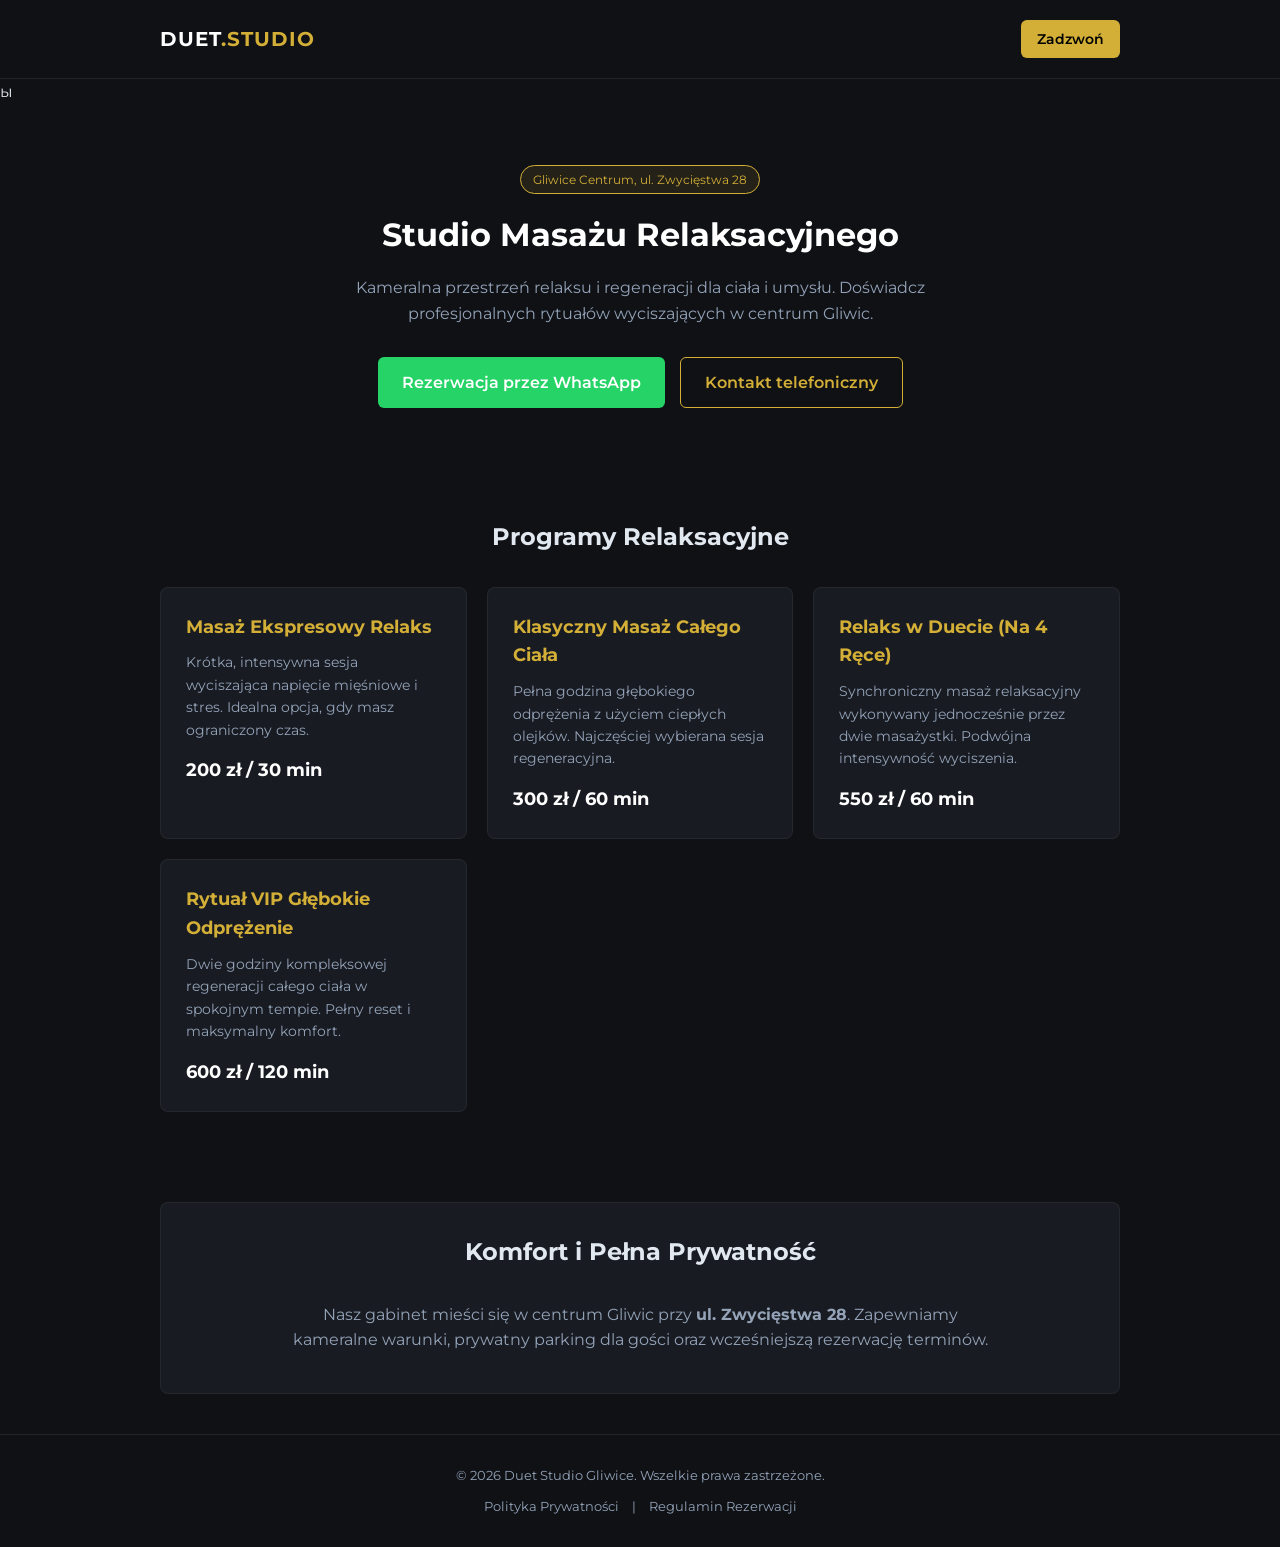
==== index.html @ 99737a2a "Add files via upload" ====
<!DOCTYPE html>
<html lang="pl">
<head>
    <!-- Google tag (gtag.js) -->
<script async src="https://www.googletagmanager.com/gtag/js?id=G-JQZBDTY1PG"></script>
<script>
  window.dataLayer = window.dataLayer || [];
  function gtag(){dataLayer.push(arguments);}
  gtag('js', new Date());

  gtag('config', 'G-JQZBDTY1PG');
</script>

    <meta charset="UTF-8">
    <meta name="viewport" content="width=device-width, initial-scale=1.0">
    <title>Studio Masażu Relaksacyjnego Duet | Gliwice Centrum</title>
    <link rel="icon" type="image/jpeg" href="logo.jpg">
    <meta name="description" content="Profesjonalny salon masażu relaksacyjnego w Gliwicach przy ul. Zwycięstwa 28. Regeneracja, aromaterapia, wyciszenie. Zarezerwuj sesję.">
    <link rel="preconnect" href="https://fonts.googleapis.com">
    <link rel="preconnect" href="https://fonts.gstatic.com" crossorigin>
    <link href="https://fonts.googleapis.com/css2?family=Montserrat:wght@400;500;600;700&display=swap" rel="stylesheet">
    <style>
        :root {
            --bg: #0f1115;
            --card-bg: #181b22;
            --gold: #d4af37;
            --text: #e2e8f0;
            --text-dim: #94a3b8;
        }
        * { box-sizing: border-box; margin: 0; padding: 0; font-family: 'Montserrat', sans-serif; }
        body { background: var(--bg); color: var(--text); line-height: 1.6; }
        .container { max-width: 1000px; margin: 0 auto; padding: 0 20px; }
        header { padding: 20px 0; border-bottom: 1px solid rgba(255,255,255,0.08); display: flex; justify-content: space-between; align-items: center; }
        .logo { font-size: 20px; font-weight: 700; color: #fff; letter-spacing: 1px; }
        .logo span { color: var(--gold); }
        .header-btn { background: var(--gold); color: #000; text-decoration: none; padding: 8px 16px; border-radius: 6px; font-weight: 600; font-size: 14px; }
        .hero { padding: 60px 0; text-align: center; }
        .badge { display: inline-block; background: rgba(212, 175, 55, 0.1); color: var(--gold); border: 1px solid var(--gold); padding: 4px 12px; border-radius: 20px; font-size: 12px; margin-bottom: 15px; }
        h1 { font-size: 32px; margin-bottom: 15px; color: #fff; }
        p.subtitle { font-size: 16px; color: var(--text-dim); max-width: 600px; margin: 0 auto 30px; }
        .actions { display: flex; justify-content: center; gap: 15px; flex-wrap: wrap; }
        .btn { padding: 12px 24px; border-radius: 6px; font-weight: 600; text-decoration: none; display: inline-flex; align-items: center; justify-content: center; }
        .btn-primary { background: #25D366; color: #fff; }
        .btn-outline { border: 1px solid var(--gold); color: var(--gold); }
        .services { padding: 50px 0; }
        h2 { text-align: center; margin-bottom: 30px; font-size: 24px; }
        .grid { display: grid; grid-template-columns: repeat(auto-fit, minmax(280px, 1fr)); gap: 20px; }
        .card { background: var(--card-bg); padding: 25px; border-radius: 8px; border: 1px solid rgba(255,255,255,0.05); }
        .card h3 { color: var(--gold); margin-bottom: 10px; font-size: 18px; }
        .card p { color: var(--text-dim); font-size: 14px; margin-bottom: 15px; }
        .card .price { font-size: 18px; font-weight: 700; color: #fff; }
        .location { background: var(--card-bg); border-radius: 8px; padding: 30px; margin: 40px 0; text-align: center; border: 1px solid rgba(255,255,255,0.05); }
        footer { border-top: 1px solid rgba(255,255,255,0.08); padding: 30px 0; text-align: center; font-size: 13px; color: var(--text-dim); }
        footer a { color: var(--text-dim); margin: 0 10px; text-decoration: none; }
    </style>
</head>
<body>
    <header>
        <div class="container" style="display:flex; justify-content:space-between; width:100%; align-items:center;">
            <div class="logo">DUET<span>.STUDIO</span></div>
            <a href="tel:+48502855086" class="header-btn">Zadzwoń</a>
        </div>
    </header>

    <main>ы
        <section class="hero">
            <div class="container">
                <span class="badge">Gliwice Centrum, ul. Zwycięstwa 28</span>
                <h1>Studio Masażu Relaksacyjnego</h1>
                <p class="subtitle">Kameralna przestrzeń relaksu i regeneracji dla ciała i umysłu. Doświadcz profesjonalnych rytuałów wyciszających w centrum Gliwic.</p>
                <div class="actions">
                    <a href="https://wa.me/48502855086?text=Dzie%C5%84%20dobry,%20chcia%C5%82bym%20zapyta%C4%87%20o%20rezerwacj%C4%99%20sesji%20relaksacyjnej" class="btn btn-primary" target="_blank">Rezerwacja przez WhatsApp</a>
                    <a href="tel:+48502855086" class="btn btn-outline">Kontakt telefoniczny</a>
                </div>
            </div>
        </section>

        <section class="services">
            <div class="container">
                <h2>Programy Relaksacyjne</h2>
                <div class="grid">
                    <!-- 1. 30 minut - 200 zł -->
                    <div class="card">
                        <h3>Masaż Ekspresowy Relaks</h3>
                        <p>Krótka, intensywna sesja wyciszająca napięcie mięśniowe i stres. Idealna opcja, gdy masz ograniczony czas.</p>
                        <div class="price">200 zł / 30 min</div>
                    </div>

                    <!-- 2. 60 minut - 300 zł -->
                    <div class="card">
                        <h3>Klasyczny Masaż Całego Ciała</h3>
                        <p>Pełna godzina głębokiego odprężenia z użyciem ciepłych olejków. Najczęściej wybierana sesja regeneracyjna.</p>
                        <div class="price">300 zł / 60 min</div>
                    </div>

                    <!-- 3. 4 ręce (duecie) - 550 zł -->
                    <div class="card">
                        <h3>Relaks w Duecie (Na 4 Ręce)</h3>
                        <p>Synchroniczny masaż relaksacyjny wykonywany jednocześnie przez dwie masażystki. Podwójna intensywność wyciszenia.</p>
                        <div class="price">550 zł / 60 min</div>
                    </div>

                    <!-- 4. VIP 120 minut - 600 zł -->
                    <div class="card">
                        <h3>Rytuał VIP Głębokie Odprężenie</h3>
                        <p>Dwie godziny kompleksowej regeneracji całego ciała w spokojnym tempie. Pełny reset i maksymalny komfort.</p>
                        <div class="price">600 zł / 120 min</div>
                    </div>
                </div>
            </div>
        </section>

        <section class="container">
            <div class="location">
                <h2>Komfort i Pełna Prywatność</h2>
                <p style="color: var(--text-dim); max-width: 700px; margin: 10px auto;">Nasz gabinet mieści się w centrum Gliwic przy <strong>ul. Zwycięstwa 28</strong>. Zapewniamy kameralne warunki, prywatny parking dla gości oraz wcześniejszą rezerwację terminów.</p>
            </div>
        </section>
    </main>

    <footer>
        <div class="container">
            <p>© 2026 Duet Studio Gliwice. Wszelkie prawa zastrzeżone.</p>
            <p style="margin-top: 10px;">
                <a href="polityka-prywatnosci.html">Polityka Prywatności</a> | <a href="regulamin.html">Regulamin Rezerwacji</a>
            </p>
        </div>
    </footer>
    <script>
  document.addEventListener('DOMContentLoaded', function () {
    // Клик по номеру телефона
    document.querySelectorAll('a[href^="tel:"]').forEach(function (btn) {
      btn.addEventListener('click', function () {
        if (typeof gtag === 'function') {
          gtag('event', 'contact_call_click', {
            event_category: 'Lead',
            event_label: 'Phone Call Click'
          });
        }
      });
    });

    // Клик по WhatsApp
    document.querySelectorAll('a[href*="wa.me"]').forEach(function (btn) {
      btn.addEventListener('click', function () {
        if (typeof gtag === 'function') {
          gtag('event', 'contact_whatsapp_click', {
            event_category: 'Lead',
            event_label: 'WhatsApp Click'
          });
        }
      });
    });
  });
</script>
</body>
</html>
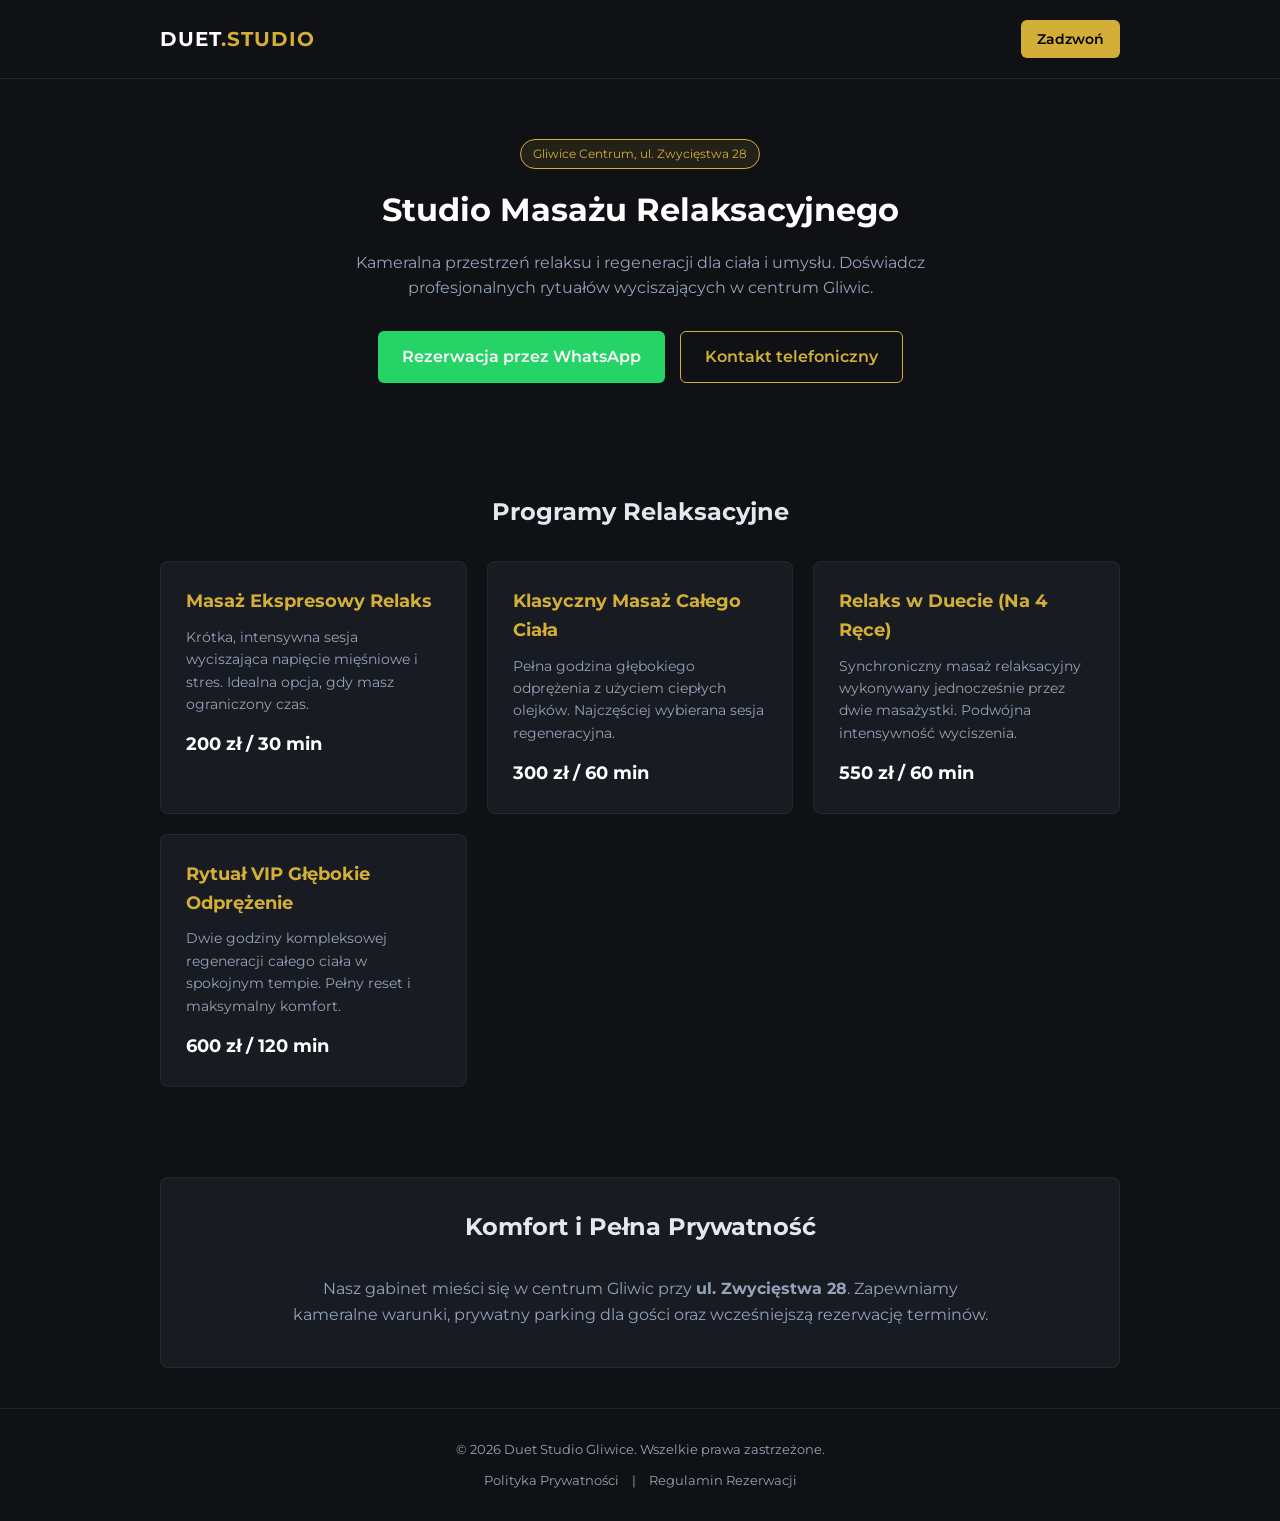
==== commit 576950e1: "Add files via upload" ====
--- a/index.html
+++ b/index.html
@@ -62,7 +62,7 @@
         </div>
     </header>
 
-    <main>ы
+    <main>
         <section class="hero">
             <div class="container">
                 <span class="badge">Gliwice Centrum, ul. Zwycięstwa 28</span>
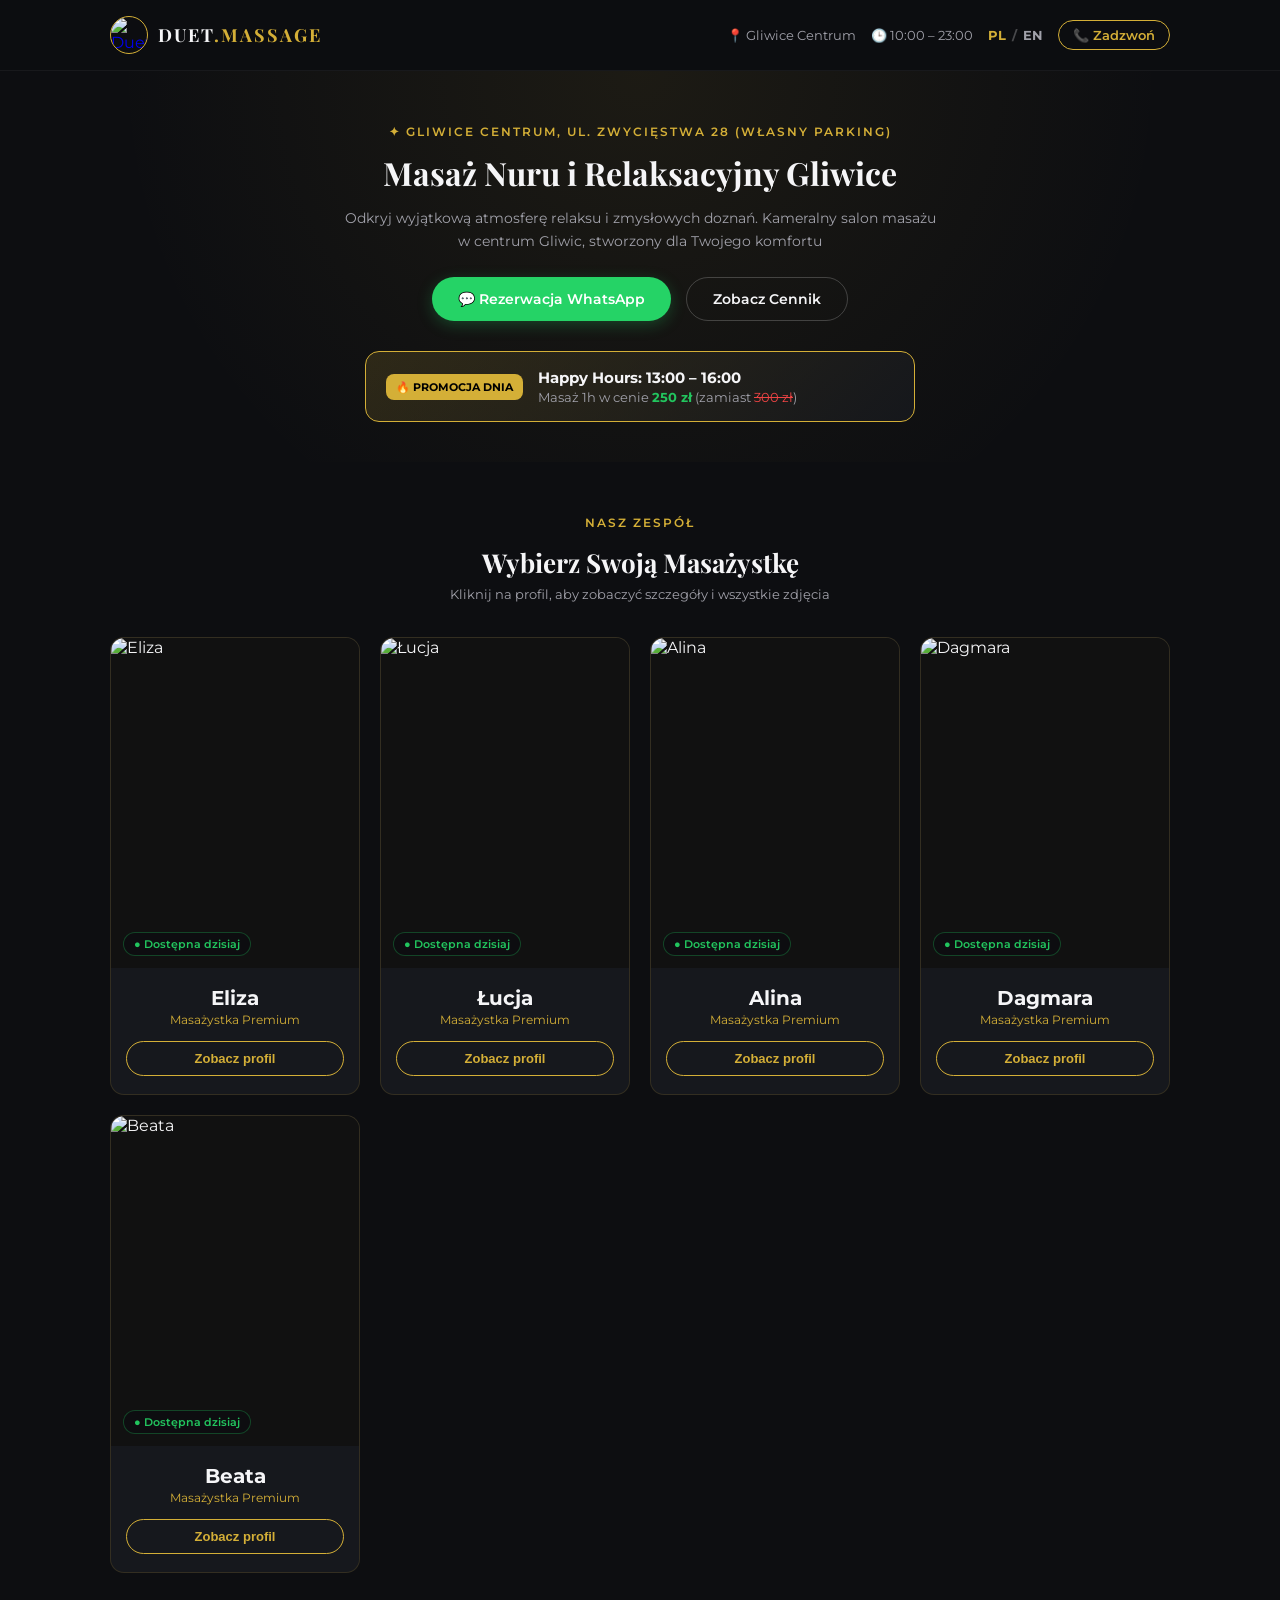
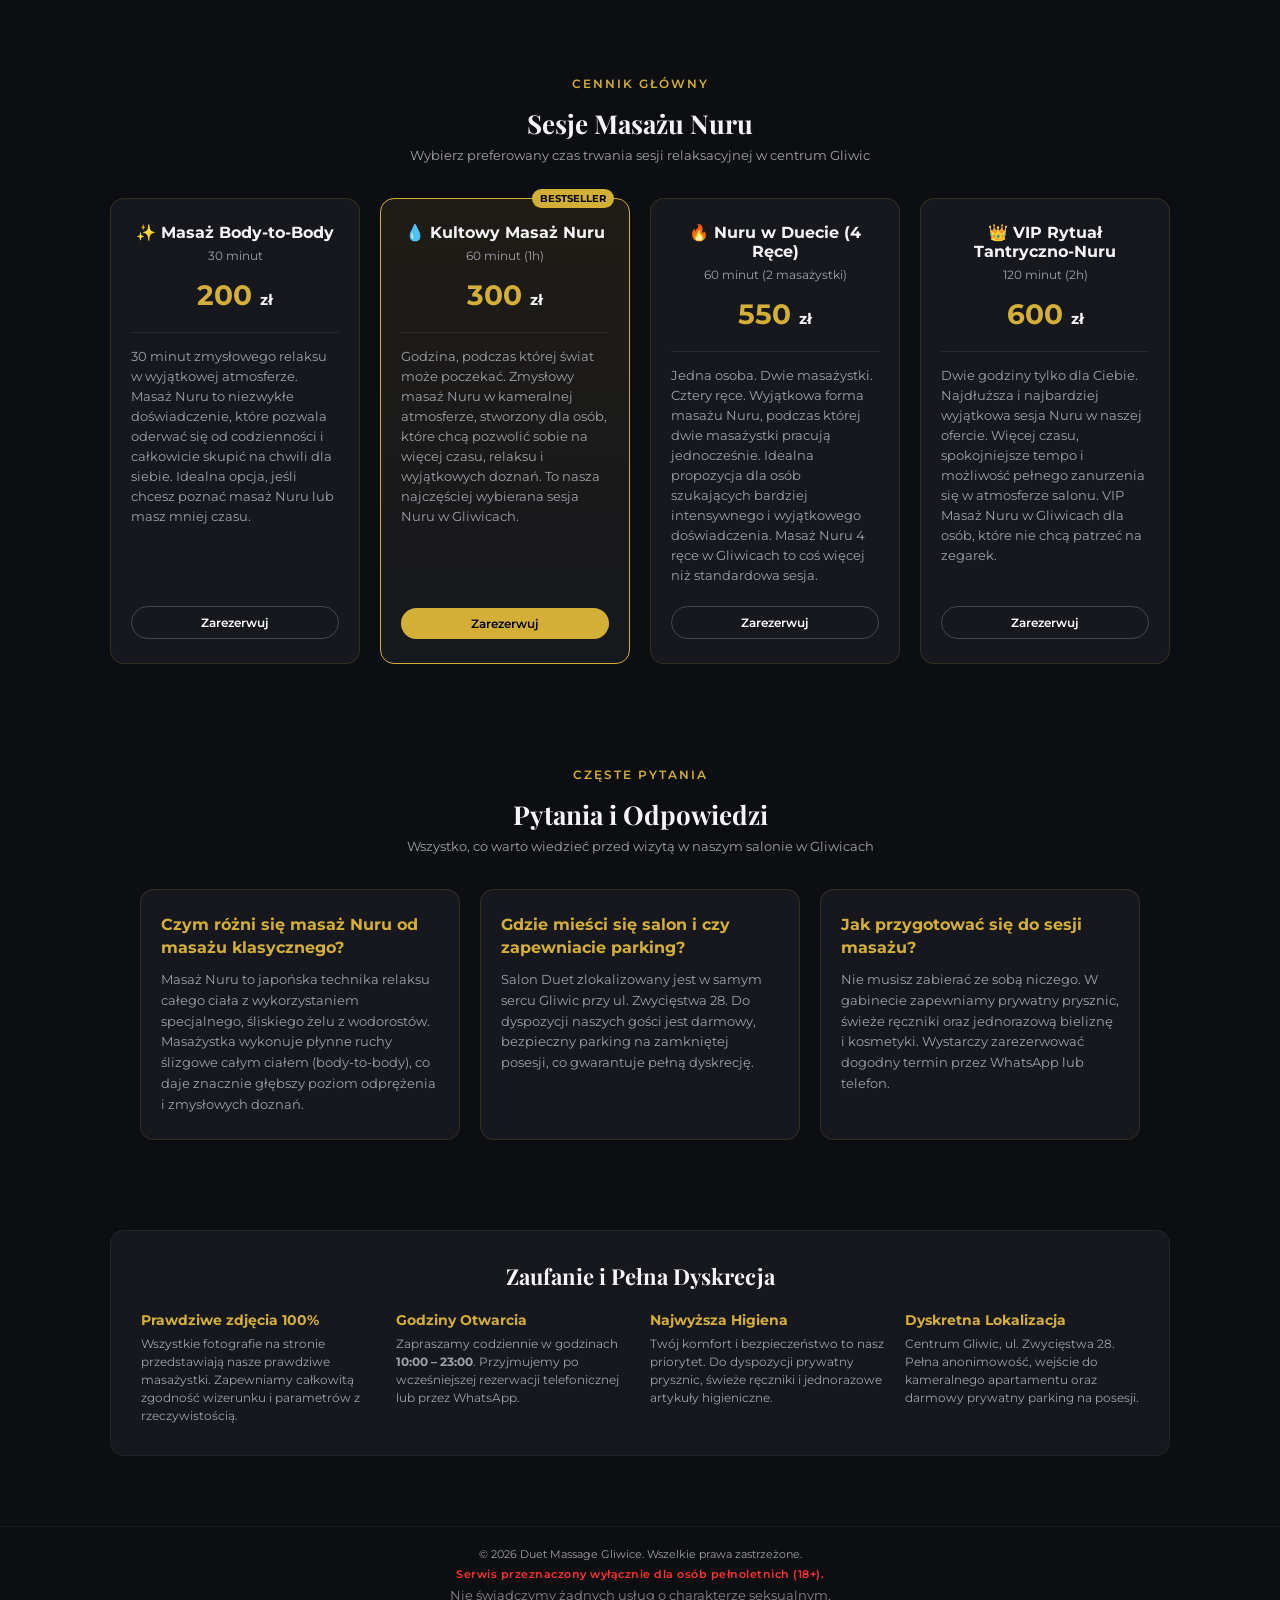
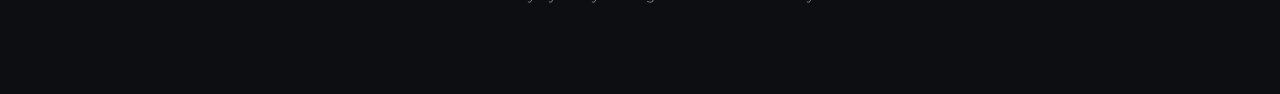
==== commit b8fecd47: "Add files via upload" ====
--- a/index.html
+++ b/index.html
@@ -1,157 +1,417 @@
 <!DOCTYPE html>
 <html lang="pl">
 <head>
-    <!-- Google tag (gtag.js) -->
-<script async src="https://www.googletagmanager.com/gtag/js?id=G-JQZBDTY1PG"></script>
-<script>
-  window.dataLayer = window.dataLayer || [];
-  function gtag(){dataLayer.push(arguments);}
-  gtag('js', new Date());
-
-  gtag('config', 'G-JQZBDTY1PG');
-</script>
+    <!-- Google Tag Manager -->
+    <script>(function(w,d,s,l,i){w[l]=w[l]||[];w[l].push({'gtm.start':
+    new Date().getTime(),event:'gtm.js'});var f=d.getElementsByTagName(s)[0],
+    j=d.createElement(s),dl=l!='dataLayer'?'&l='+l:'';j.async=true;j.src=
+    'https://www.googletagmanager.com/gtm.js?id='+i+dl;f.parentNode.insertBefore(j,f);
+    })(window,document,'script','dataLayer','GTM-NZCL98C4');</script>
+    <!-- End Google Tag Manager -->
 
     <meta charset="UTF-8">
     <meta name="viewport" content="width=device-width, initial-scale=1.0">
-    <title>Studio Masażu Relaksacyjnego Duet | Gliwice Centrum</title>
-    <link rel="icon" type="image/jpeg" href="logo.jpg">
-    <meta name="description" content="Profesjonalny salon masażu relaksacyjnego w Gliwicach przy ul. Zwycięstwa 28. Regeneracja, aromaterapia, wyciszenie. Zarezerwuj sesję.">
+    <title>Masaż Nuru Gliwice | Zmysłowy Masaż Tantryczny i Relaksacyjny</title>
+    <meta name="description" content="Ekskluzywny masaż Nuru, tantryczny oraz rytuały body-to-body w centrum Gliwic (ul. Zwycięstwa 28). Doświadczone masażystki, prywatny parking i 100% dyskrecji.">
+
+    <!-- Фавиконки -->
+    <link rel="icon" type="image/jpeg" href="img/logo.jpg">
+    <link rel="apple-touch-icon" href="img/logo.jpg">
+
+    <!-- Индексация и каноникал -->
+    <link rel="canonical" href="https://duetmassage.pl/">
+    <link rel="alternate" hreflang="pl" href="https://duetmassage.pl/">
+    <link rel="alternate" hreflang="en" href="https://duetmassage.pl/en/">
+    <link rel="alternate" hreflang="x-default" href="https://duetmassage.pl/">
+
+    <!-- Мета-теги для шеринга (WhatsApp, соцсети) -->
+    <meta property="og:type" content="website">
+    <meta property="og:url" content="https://duetmassage.pl/">
+    <meta property="og:title" content="Masaż Nuru i Tantryczny Gliwice | Duet Massage">
+    <meta property="og:description" content="Kameralny apartament w centrum Gliwic (ul. Zwycięstwa 28). Zmysłowy masaż Nuru, tantryczny i relaksacyjny w pełnej dyskrecji.">
+    <meta property="og:image" content="https://duetmassage.pl/img/logo.jpg?v=2">
+
+    <!-- Twitter -->
+    <meta name="twitter:card" content="summary_large_image">
+    <meta name="twitter:title" content="DUET Studio Masażu Gliwice">
+    <meta name="twitter:description" content="Ekskluzywny masaż Nuru i relaksacyjny dla mężczyzn w centrum Gliwic.">
+    <meta name="twitter:image" content="https://duetmassage.pl/img/logo.jpg">
+
+    <!-- Шрифты и стили -->
     <link rel="preconnect" href="https://fonts.googleapis.com">
     <link rel="preconnect" href="https://fonts.gstatic.com" crossorigin>
-    <link href="https://fonts.googleapis.com/css2?family=Montserrat:wght@400;500;600;700&display=swap" rel="stylesheet">
-    <style>
-        :root {
-            --bg: #0f1115;
-            --card-bg: #181b22;
-            --gold: #d4af37;
-            --text: #e2e8f0;
-            --text-dim: #94a3b8;
+    <link href="https://fonts.googleapis.com/css2?family=Montserrat:wght@400;500;600;700&family=Playfair+Display:wght@600;700&display=swap" rel="stylesheet">
+    <link rel="stylesheet" href="style.css?v=7.3">
+
+    <!-- Микроразметка Schema.org для Google -->
+    <script type="application/ld+json">
+    {
+      "@context": "https://schema.org",
+      "@graph": [
+        {
+          "@type": "HealthAndBeautyBusiness",
+          "@id": "https://duetmassage.pl/#salon",
+          "name": "Duet Studio Masażu Gliwice",
+          "image": "https://duetmassage.pl/img/logo.jpg",
+          "telephone": "+48502855086",
+          "priceRange": "200 - 600 PLN",
+          "url": "https://duetmassage.pl/",
+          "address": {
+            "@type": "PostalAddress",
+            "streetAddress": "ul. Zwycięstwa 28",
+            "addressLocality": "Gliwice",
+            "postalCode": "44-100",
+            "addressCountry": "PL"
+          },
+          "geo": {
+            "@type": "GeoCoordinates",
+            "latitude": 50.2976,
+            "longitude": 18.6766
+          },
+          "openingHoursSpecification": [
+            {
+              "@type": "OpeningHoursSpecification",
+              "dayOfWeek": ["Monday","Tuesday","Wednesday","Thursday","Friday","Saturday","Sunday"],
+              "opens": "10:00",
+              "closes": "23:00"
+            }
+          ]
+        },
+        {
+          "@type": "FAQPage",
+          "mainEntity": [
+            {
+              "@type": "Question",
+              "name": "Czym różni się masaż Nuru od tradycyjnego masażu relaksacyjnego?",
+              "acceptedAnswer": {
+                "@type": "Answer",
+                "text": "Masaż Nuru to technika, w której masażystka masuje całe ciało klienta za pomocą własnego ciała (body-to-body) przy użyciu specjalnego olejku z wodorostów."
+              }
+            },
+            {
+              "@type": "Question",
+              "name": "Gdzie dokładnie znajduje się salon w Gliwicach i czy jest parking?",
+              "acceptedAnswer": {
+                "@type": "Answer",
+                "text": "Nasz salon mieści się w centrum Gliwic przy ul. Zwycięstwa 28. Na miejscu dostępny jest darmowy, prywatny parking na posesji."
+              }
+            },
+            {
+              "@type": "Question",
+              "name": "Jak zarezerwować wizytę w salonie Duet?",
+              "acceptedAnswer": {
+                "@type": "Answer",
+                "text": "Wizytę można umówić telefonicznie pod numerem +48 502 855 086 lub bezpośrednio przez aplikację WhatsApp."
+              }
+            }
+          ]
         }
-        * { box-sizing: border-box; margin: 0; padding: 0; font-family: 'Montserrat', sans-serif; }
-        body { background: var(--bg); color: var(--text); line-height: 1.6; }
-        .container { max-width: 1000px; margin: 0 auto; padding: 0 20px; }
-        header { padding: 20px 0; border-bottom: 1px solid rgba(255,255,255,0.08); display: flex; justify-content: space-between; align-items: center; }
-        .logo { font-size: 20px; font-weight: 700; color: #fff; letter-spacing: 1px; }
-        .logo span { color: var(--gold); }
-        .header-btn { background: var(--gold); color: #000; text-decoration: none; padding: 8px 16px; border-radius: 6px; font-weight: 600; font-size: 14px; }
-        .hero { padding: 60px 0; text-align: center; }
-        .badge { display: inline-block; background: rgba(212, 175, 55, 0.1); color: var(--gold); border: 1px solid var(--gold); padding: 4px 12px; border-radius: 20px; font-size: 12px; margin-bottom: 15px; }
-        h1 { font-size: 32px; margin-bottom: 15px; color: #fff; }
-        p.subtitle { font-size: 16px; color: var(--text-dim); max-width: 600px; margin: 0 auto 30px; }
-        .actions { display: flex; justify-content: center; gap: 15px; flex-wrap: wrap; }
-        .btn { padding: 12px 24px; border-radius: 6px; font-weight: 600; text-decoration: none; display: inline-flex; align-items: center; justify-content: center; }
-        .btn-primary { background: #25D366; color: #fff; }
-        .btn-outline { border: 1px solid var(--gold); color: var(--gold); }
-        .services { padding: 50px 0; }
-        h2 { text-align: center; margin-bottom: 30px; font-size: 24px; }
-        .grid { display: grid; grid-template-columns: repeat(auto-fit, minmax(280px, 1fr)); gap: 20px; }
-        .card { background: var(--card-bg); padding: 25px; border-radius: 8px; border: 1px solid rgba(255,255,255,0.05); }
-        .card h3 { color: var(--gold); margin-bottom: 10px; font-size: 18px; }
-        .card p { color: var(--text-dim); font-size: 14px; margin-bottom: 15px; }
-        .card .price { font-size: 18px; font-weight: 700; color: #fff; }
-        .location { background: var(--card-bg); border-radius: 8px; padding: 30px; margin: 40px 0; text-align: center; border: 1px solid rgba(255,255,255,0.05); }
-        footer { border-top: 1px solid rgba(255,255,255,0.08); padding: 30px 0; text-align: center; font-size: 13px; color: var(--text-dim); }
-        footer a { color: var(--text-dim); margin: 0 10px; text-decoration: none; }
-    </style>
+      ]
+    }
+    </script>
 </head>
 <body>
-    <header>
-        <div class="container" style="display:flex; justify-content:space-between; width:100%; align-items:center;">
-            <div class="logo">DUET<span>.STUDIO</span></div>
-            <a href="tel:+48502855086" class="header-btn">Zadzwoń</a>
+<!-- Google Tag Manager (noscript) -->
+<noscript><iframe src="https://www.googletagmanager.com/ns.html?id=GTM-NZCL98C4"
+height="0" width="0" style="display:none;visibility:hidden"></iframe></noscript>
+<!-- End Google Tag Manager (noscript) -->
+   <!-- Шапка с графическим логотипом -->
+    <header class="header">
+        <div class="container header-container">
+            <a href="/" class="logo-wrapper">
+                <img src="img/logo.jpg" alt="Duet Studio Masażu" class="logo-img">
+                <span class="logo-text">DUET<span>.MASSAGE</span></span>
+            </a>
+            <div class="header-contacts">
+                <span class="location-badge">📍 Gliwice Centrum</span>
+                <span class="hours-badge">🕒 10:00 – 23:00</span>
+                <div class="lang-switch">
+                    <span class="lang-btn active">PL</span>
+                    <span class="lang-divider">/</span>
+                    <a href="/en/" class="lang-btn">EN</a>
+                </div>
+                <a href="tel:+48502855086" class="btn-call-header">📞 Zadzwoń</a>
+            </div>
         </div>
     </header>
 
     <main>
+        <!-- Hero Секция -->
         <section class="hero">
+            <div class="container hero-container">
+<span class="badge-gold">✦ Gliwice Centrum, ul. Zwycięstwa 28 (własny parking)</span>               
+             <h1>Masaż Nuru i Relaksacyjny Gliwice</h1>
+                <p class="hero-subtitle">Odkryj wyjątkową atmosferę relaksu i zmysłowych doznań. Kameralny salon masażu w centrum Gliwic, stworzony dla Twojego komfortu</p>
+                
+                <div class="hero-actions">
+                    <a href="https://wa.me/48502855086?text=Dzie%C5%84%20dobry,%20chcia%C5%82bym%20zapyta%C4%87%20o%20rezerwacj%C4%99" class="btn btn-whatsapp" target="_blank">
+                        <span>💬 Rezerwacja WhatsApp</span>
+                    </a>
+                    <a href="#cennik" class="btn btn-outline">Zobacz Cennik</a>
+                </div>
+
+                <!-- Happy Hours Баннер -->
+                <div class="happy-hours-banner">
+                    <div class="hh-badge">🔥 Promocja Dnia</div>
+                    <div class="hh-content">
+                        <h3>Happy Hours: 13:00 – 16:00</h3>
+                        <p>Masaż 1h w cenie <strong>250 zł</strong> (zamiast <span class="old-price">300 zł</span>)</p>
+                    </div>
+                </div>
+            </div>
+        </section>
+
+       <!-- Лаконичные карточки мастеров -->
+        <section class="section-team">
             <div class="container">
-                <span class="badge">Gliwice Centrum, ul. Zwycięstwa 28</span>
-                <h1>Studio Masażu Relaksacyjnego</h1>
-                <p class="subtitle">Kameralna przestrzeń relaksu i regeneracji dla ciała i umysłu. Doświadcz profesjonalnych rytuałów wyciszających w centrum Gliwic.</p>
-                <div class="actions">
-                    <a href="https://wa.me/48502855086?text=Dzie%C5%84%20dobry,%20chcia%C5%82bym%20zapyta%C4%87%20o%20rezerwacj%C4%99%20sesji%20relaksacyjnej" class="btn btn-primary" target="_blank">Rezerwacja przez WhatsApp</a>
-                    <a href="tel:+48502855086" class="btn btn-outline">Kontakt telefoniczny</a>
+                <div class="section-title">
+                    <span class="badge-gold">Nasz Zespół</span>
+                    <h2>Wybierz Swoją Masażystkę</h2>
+                    <p>Kliknij na profil, aby zobaczyć szczegóły i wszystkie zdjęcia</p>
+                </div>
+
+                <div class="team-grid">
+                    <!-- 1. Eliza -->
+                    <div class="team-card" onclick="openMasterModal('eliza')">
+                        <div class="team-image-wrapper">
+                            <img src="img/girl1_1.jpg" alt="Eliza" class="team-cover-img">
+                            <div class="status-online">● Dostępna dzisiaj</div>
+                        </div>
+                        <div class="team-info">
+                            <h3>Eliza</h3>
+                            <span class="team-role">Masażystka Premium</span>
+                            <button type="button" class="btn-view-profile">Zobacz profil</button>
+                        </div>
+                    </div>
+
+                    <!-- 2. Łucja -->
+                    <div class="team-card" onclick="openMasterModal('lucja')">
+                        <div class="team-image-wrapper">
+                            <img src="img/girl2_1.jpg" alt="Łucja" class="team-cover-img">
+                            <div class="status-online">● Dostępna dzisiaj</div>
+                        </div>
+                        <div class="team-info">
+                            <h3>Łucja</h3>
+                            <span class="team-role">Masażystka Premium</span>
+                            <button type="button" class="btn-view-profile">Zobacz profil</button>
+                        </div>
+                    </div>
+
+                    <!-- 3. Alina -->
+                    <div class="team-card" onclick="openMasterModal('alina')">
+                        <div class="team-image-wrapper">
+                            <img src="img/girl3_1.jpg" alt="Alina" class="team-cover-img">
+                            <div class="status-online">● Dostępna dzisiaj</div>
+                        </div>
+                        <div class="team-info">
+                            <h3>Alina</h3>
+                            <span class="team-role">Masażystka Premium</span>
+                            <button type="button" class="btn-view-profile">Zobacz profil</button>
+                        </div>
+                    </div>
+
+                    <!-- 4. Dagmara -->
+                    <div class="team-card" onclick="openMasterModal('dagmara')">
+                        <div class="team-image-wrapper">
+                            <img src="img/girl4_1.jpg" alt="Dagmara" class="team-cover-img">
+                            <div class="status-online">● Dostępna dzisiaj</div>
+                        </div>
+                        <div class="team-info">
+                            <h3>Dagmara</h3>
+                            <span class="team-role">Masażystka Premium</span>
+                            <button type="button" class="btn-view-profile">Zobacz profil</button>
+                        </div>
+                    </div>
+                    <!-- 5. Beata -->
+                    <div class="team-card" onclick="openMasterModal('beata')">
+                        <div class="team-image-wrapper">
+                            <img src="img/girl5_1.jpg" alt="Beata" class="team-cover-img">
+                            <div class="status-online">● Dostępna dzisiaj</div>
+                        </div>
+                        <div class="team-info">
+                            <h3>Beata</h3>
+                            <span class="team-role">Masażystka Premium</span>
+                            <button type="button" class="btn-view-profile">Zobacz profil</button>
+                        </div>
+                    </div>
                 </div>
             </div>
         </section>
 
-        <section class="services">
+   
+       <!-- Ценник и Программы -->
+        <section id="cennik" class="section-programs">
             <div class="container">
-                <h2>Programy Relaksacyjne</h2>
-                <div class="grid">
-                    <!-- 1. 30 minut - 200 zł -->
-                    <div class="card">
-                        <h3>Masaż Ekspresowy Relaks</h3>
-                        <p>Krótka, intensywna sesja wyciszająca napięcie mięśniowe i stres. Idealna opcja, gdy masz ograniczony czas.</p>
-                        <div class="price">200 zł / 30 min</div>
-                    </div>
-
-                    <!-- 2. 60 minut - 300 zł -->
-                    <div class="card">
-                        <h3>Klasyczny Masaż Całego Ciała</h3>
-                        <p>Pełna godzina głębokiego odprężenia z użyciem ciepłych olejków. Najczęściej wybierana sesja regeneracyjna.</p>
-                        <div class="price">300 zł / 60 min</div>
-                    </div>
-
-                    <!-- 3. 4 ręce (duecie) - 550 zł -->
-                    <div class="card">
-                        <h3>Relaks w Duecie (Na 4 Ręce)</h3>
-                        <p>Synchroniczny masaż relaksacyjny wykonywany jednocześnie przez dwie masażystki. Podwójna intensywność wyciszenia.</p>
-                        <div class="price">550 zł / 60 min</div>
-                    </div>
-
-                    <!-- 4. VIP 120 minut - 600 zł -->
-                    <div class="card">
-                        <h3>Rytuał VIP Głębokie Odprężenie</h3>
-                        <p>Dwie godziny kompleksowej regeneracji całego ciała w spokojnym tempie. Pełny reset i maksymalny komfort.</p>
-                        <div class="price">600 zł / 120 min</div>
+                <div class="section-title">
+                    <span class="badge-gold">Cennik Główny</span>
+                    <h2>Sesje Masażu Nuru</h2>
+                    <p>Wybierz preferowany czas trwania sesji relaksacyjnej w centrum Gliwic</p>
+                </div>
+
+                <div class="pricing-grid">
+                    <!-- 1. Masaż Nuru – 30 minut -->
+                    <div class="price-box">
+                        <h3>✨ Masaż Body-to-Body</h3>
+                        <div class="time">30 minut</div>
+                        <div class="cost">200 <span>zł</span></div>
+                        <div class="price-desc">
+                            <p class="program-text">30 minut zmysłowego relaksu w wyjątkowej atmosferze. Masaż Nuru to niezwykłe doświadczenie, które pozwala oderwać się od codzienności i całkowicie skupić na chwili dla siebie. Idealna opcja, jeśli chcesz poznać masaż Nuru lub masz mniej czasu.</p>
+                        </div>
+                        <a href="https://wa.me/48502855086?text=Rezerwacja%20Masa%C5%BC%20Nuru%2030%20min" class="btn-book" data-service="Masaż Nuru (30 min)">Zarezerwuj</a>
+                    </div>
+
+                    <!-- 2. Masaż Nuru – 60 minut -->
+                    <div class="price-box featured">
+                        <div class="badge-featured">Bestseller</div>
+                        <h3>💧 Kultowy Masaż Nuru</h3>
+                        <div class="time">60 minut (1h)</div>
+                        <div class="cost">300 <span>zł</span></div>
+                        <div class="price-desc">
+                            <p class="program-text">Godzina, podczas której świat może poczekać. Zmysłowy masaż Nuru w kameralnej atmosferze, stworzony dla osób, które chcą pozwolić sobie na więcej czasu, relaksu i wyjątkowych doznań. To nasza najczęściej wybierana sesja Nuru w Gliwicach.</p>
+                        </div>
+                        <a href="https://wa.me/48502855086?text=Rezerwacja%20Masa%C5%BC%20Nuru%201h" class="btn-book btn-book-gold" data-service="Masaż Nuru (60 min)">Zarezerwuj</a>
+                    </div>
+
+                    <!-- 3. Masaż Nuru 4 ręce – 60 minut -->
+                    <div class="price-box">
+                        <h3>🔥 Nuru w Duecie (4 Ręce)</h3>
+                        <div class="time">60 minut (2 masażystki)</div>
+                        <div class="cost">550 <span>zł</span></div>
+                        <div class="price-desc">
+                            <p class="program-text">Jedna osoba. Dwie masażystki. Cztery ręce. Wyjątkowa forma masażu Nuru, podczas której dwie masażystki pracują jednocześnie. Idealna propozycja dla osób szukających bardziej intensywnego i wyjątkowego doświadczenia. Masaż Nuru 4 ręce w Gliwicach to coś więcej niż standardowa sesja.</p>
+                        </div>
+                        <a href="https://wa.me/48502855086?text=Rezerwacja%20Masa%C5%BC%20Nuru%204%20r%C4%99ce" class="btn-book" data-service="Masaż Nuru 4 ręce (60 min)">Zarezerwuj</a>
+                    </div>
+
+                    <!-- 4. VIP Masaż Nuru – 120 minut -->
+                    <div class="price-box">
+                        <h3>👑 VIP Rytuał Tantryczno-Nuru</h3>
+                        <div class="time">120 minut (2h)</div>
+                        <div class="cost">600 <span>zł</span></div>
+                        <div class="price-desc">
+                            <p class="program-text">Dwie godziny tylko dla Ciebie. Najdłuższa i najbardziej wyjątkowa sesja Nuru w naszej ofercie. Więcej czasu, spokojniejsze tempo i możliwość pełnego zanurzenia się w atmosferze salonu. VIP Masaż Nuru w Gliwicach dla osób, które nie chcą patrzeć na zegarek.</p>
+                        </div>
+                        <a href="https://wa.me/48502855086?text=Rezerwacja%20VIP%20Masa%C5%BC%20Nuru%202h" class="btn-book" data-service="VIP Masaż Nuru (120 min)">Zarezerwuj</a>
                     </div>
                 </div>
             </div>
         </section>
 
-        <section class="container">
-            <div class="location">
-                <h2>Komfort i Pełna Prywatność</h2>
-                <p style="color: var(--text-dim); max-width: 700px; margin: 10px auto;">Nasz gabinet mieści się w centrum Gliwic przy <strong>ul. Zwycięstwa 28</strong>. Zapewniamy kameralne warunki, prywatny parking dla gości oraz wcześniejszą rezerwację terminów.</p>
+        
+<!-- Блок FAQ для локального SEO -->
+        <section class="section-faq">
+            <div class="container">
+                <div class="section-title">
+                    <span class="badge-gold">Częste Pytania</span>
+                    <h2>Pytania i Odpowiedzi</h2>
+                    <p>Wszystko, co warto wiedzieć przed wizytą w naszym salonie w Gliwicach</p>
+                </div>
+                <div class="faq-grid">
+                    <div class="faq-card">
+                        <h3>Czym różni się masaż Nuru od masażu klasycznego?</h3>
+                        <p>Masaż Nuru to japońska technika relaksu całego ciała z wykorzystaniem specjalnego, śliskiego żelu z wodorostów. Masażystka wykonuje płynne ruchy ślizgowe całym ciałem (body-to-body), co daje znacznie głębszy poziom odprężenia i zmysłowych doznań.</p>
+                    </div>
+                    <div class="faq-card">
+                        <h3>Gdzie mieści się salon i czy zapewniacie parking?</h3>
+                        <p>Salon Duet zlokalizowany jest w samym sercu Gliwic przy ul. Zwycięstwa 28. Do dyspozycji naszych gości jest darmowy, bezpieczny parking na zamkniętej posesji, co gwarantuje pełną dyskrecję.</p>
+                    </div>
+                    <div class="faq-card">
+                        <h3>Jak przygotować się do sesji masażu?</h3>
+                        <p>Nie musisz zabierać ze sobą niczego. W gabinecie zapewniamy prywatny prysznic, świeże ręczniki oraz jednorazową bieliznę i kosmetyki. Wystarczy zarezerwować dogodny termin przez WhatsApp lub telefon.</p>
+                    </div>
+                </div>
+            </div>
+        </section>
+        <!-- Блок Доверия, Часов Работы и Конфиденциальности -->
+        <section class="section-privacy">
+            <div class="container">
+                <div class="privacy-box">
+                    <h2>Zaufanie i Pełna Dyskrecja</h2>
+                    <div class="privacy-grid">
+                        <div class="privacy-item">
+                            <h4>Prawdziwe zdjęcia 100%</h4>
+                            <p>Wszystkie fotografie na stronie przedstawiają nasze prawdziwe masażystki. Zapewniamy całkowitą zgodność wizerunku i parametrów z rzeczywistością.</p>
+                        </div>
+                        <div class="privacy-item">
+                            <h4>Godziny Otwarcia</h4>
+                            <p>Zapraszamy codziennie w godzinach <strong>10:00 – 23:00</strong>. Przyjmujemy po wcześniejszej rezerwacji telefonicznej lub przez WhatsApp.</p>
+                        </div>
+                        <div class="privacy-item">
+                            <h4>Najwyższa Higiena</h4>
+                            <p>Twój komfort i bezpieczeństwo to nasz priorytet. Do dyspozycji prywatny prysznic, świeże ręczniki i jednorazowe artykuły higieniczne.</p>
+                        </div>
+                        <div class="privacy-item">
+                            <h4>Dyskretna Lokalizacja</h4>
+                            <p>Centrum Gliwic, ul. Zwycięstwa 28. Pełna anonimowość, wejście do kameralnego apartamentu oraz darmowy prywatny parking na posesji.</p>
+                        </div>
+                    </div>
+                </div>
             </div>
         </section>
     </main>
 
-    <footer>
-        <div class="container">
-            <p>© 2026 Duet Studio Gliwice. Wszelkie prawa zastrzeżone.</p>
-            <p style="margin-top: 10px;">
-                <a href="polityka-prywatnosci.html">Polityka Prywatności</a> | <a href="regulamin.html">Regulamin Rezerwacji</a>
-            </p>
+<!-- Footer -->
+    <footer class="footer">
+        <div class="container footer-content">
+            <p>© 2026 Duet Massage Gliwice. Wszelkie prawa zastrzeżone.</p>
+            <p class="disclaimer-18">Serwis przeznaczony wyłącznie dla osób pełnoletnich (18+).</p>
+            <p class="disclaimer-legal">Nie świadczymy żadnych usług o charakterze seksualnym.</p>
         </div>
     </footer>
-    <script>
-  document.addEventListener('DOMContentLoaded', function () {
-    // Клик по номеру телефона
-    document.querySelectorAll('a[href^="tel:"]').forEach(function (btn) {
-      btn.addEventListener('click', function () {
-        if (typeof gtag === 'function') {
-          gtag('event', 'contact_call_click', {
-            event_category: 'Lead',
-            event_label: 'Phone Call Click'
-          });
-        }
-      });
-    });
-
-    // Клик по WhatsApp
-    document.querySelectorAll('a[href*="wa.me"]').forEach(function (btn) {
-      btn.addEventListener('click', function () {
-        if (typeof gtag === 'function') {
-          gtag('event', 'contact_whatsapp_click', {
-            event_category: 'Lead',
-            event_label: 'WhatsApp Click'
-          });
-        }
-      });
-    });
-  });
-</script>
+
+    <!-- Плавающая мобильная панель -->
+    <div class="mobile-sticky-bar">
+        <a href="https://wa.me/48502855086?text=Dzie%C5%84%20dobry,%20chcia%C5%82bym%20zapyta%C4%87%20o%20termin" class="sticky-btn sticky-whatsapp" target="_blank">
+            <span>💬 WhatsApp</span>
+        </a>
+        <a href="tel:+48502855086" class="sticky-btn sticky-call">
+            <span>📞 Zadzwoń</span>
+        </a>
+    </div>
+<!-- Модальное окно полного профиля мастера -->
+    <div id="masterModal" class="master-modal">
+        <div class="master-modal-overlay" onclick="closeMasterModal()"></div>
+        <div class="master-modal-content">
+            <button class="modal-close-btn" onclick="closeMasterModal()">&times;</button>
+            
+            <!-- Слайдер внутри модалки -->
+            <div class="modal-slider-box">
+                <img id="modalProfileImg" src="" alt="Master photo" class="modal-main-img">
+                <div class="modal-slider-controls">
+                    <button type="button" class="modal-arrow" onclick="prevModalPhoto()">&#10094;</button>
+                    <span id="modalPhotoCounter" class="modal-photo-counter">1 / 1</span>
+                    <button type="button" class="modal-arrow" onclick="nextModalPhoto()">&#10095;</button>
+                </div>
+            </div>
+
+            <!-- Детали мастера -->
+            <div class="modal-profile-details">
+                <h2 id="modalMasterName">Imię</h2>
+                <div class="modal-badge-row">
+                    <span class="status-pill">● Dostępna</span>
+                    <span id="modalMasterLangs" class="lang-pill">🗣 PL, EN</span>
+                </div>
+                
+                <div class="modal-params-grid">
+                    <div class="param-item"><span>Wiek:</span> <strong id="modalParamAge">24</strong></div>
+                    <div class="param-item"><span>Wzrost:</span> <strong id="modalParamHeight">165 cm</strong></div>
+                    <div class="param-item"><span>Waga:</span> <strong id="modalParamWeight">49 kg</strong></div>
+                    <div class="param-item"><span>Biust:</span> <strong id="modalParamBreast">3</strong></div>
+                </div>
+
+                <p id="modalMasterDesc" class="modal-bio">Masaż relaksacyjny, tantryczny oraz rytuały body-to-body w pełnej dyskrecji.</p>
+
+                <a id="modalBookingBtn" href="#" class="btn-modal-book" target="_blank">Umów wizytę przez WhatsApp</a>
+            </div>
+        </div>
+    </div>
+    <!-- Полноэкранный Lightbox для фото -->
+<div id="imageLightbox" class="image-lightbox" onclick="closeLightbox()">
+    <button type="button" class="lightbox-close" onclick="closeLightbox()">&times;</button>
+    <div class="lightbox-img-wrapper" onclick="event.stopPropagation()">
+        <img id="lightboxImg" src="" alt="Full view">
+    </div>
+</div>
+    <script src="script.js?v=6.0"></script>
 </body>
 </html>
--- a/style.css
+++ b/style.css
@@ -0,0 +1,926 @@
+.logo-wrapper {
+    display: flex;
+    align-items: center;
+    gap: 10px;
+    text-decoration: none;
+}
+
+.logo-img {
+    width: 38px !important;
+    height: 38px !important;
+    min-width: 38px;
+    border-radius: 50%;
+    object-fit: cover;
+    border: 1px solid var(--gold);
+    display: block;
+}
+
+.logo-text {
+    font-family: 'Playfair Display', serif;
+    font-size: 18px;
+    font-weight: 700;
+    color: var(--text-white);
+    letter-spacing: 2px;
+}
+
+.logo-text span {
+    color: var(--gold);
+}
+
+:root {
+    --bg-main: #0d0e11;
+    --bg-card: #16181d;
+    --bg-card-hover: #1e2127;
+    --gold: #d4af37;
+    --gold-hover: #e5c158;
+    --text-white: #f5f5f7;
+    --text-gray: #a1a1aa;
+    --whatsapp: #25d366;
+    --border-color: rgba(212, 175, 55, 0.15);
+}
+
+* {
+    margin: 0;
+    padding: 0;
+    box-sizing: border-box;
+}
+
+html {
+    scroll-behavior: smooth;
+    font-family: 'Montserrat', sans-serif;
+    background-color: var(--bg-main);
+    color: var(--text-white);
+    -webkit-font-smoothing: antialiased;
+    -moz-osx-font-smoothing: grayscale;
+}
+
+.container {
+    width: 100%;
+    max-width: 1100px;
+    margin: 0 auto;
+    padding: 0 20px;
+}
+
+/* Header */
+.header {
+    padding: 16px 0;
+    background: rgba(13, 14, 17, 0.95);
+    border-bottom: 1px solid rgba(255, 255, 255, 0.05);
+    position: sticky;
+    top: 0;
+    z-index: 100;
+    backdrop-filter: blur(10px);
+}
+
+.header-container {
+    display: flex;
+    justify-content: space-between;
+    align-items: center;
+}
+
+.header-contacts {
+    display: flex;
+    align-items: center;
+    gap: 15px;
+}
+
+.location-badge {
+    font-size: 13px;
+    color: var(--text-gray);
+}
+
+.btn-call-header {
+    background: transparent;
+    color: var(--gold);
+    border: 1px solid var(--gold);
+    padding: 6px 14px;
+    border-radius: 20px;
+    text-decoration: none;
+    font-size: 13px;
+    font-weight: 600;
+    transition: all 0.3s;
+}
+
+.btn-call-header:hover {
+    background: var(--gold);
+    color: #000;
+}
+
+/* Hero */
+.hero {
+    padding: 50px 0 40px;
+    text-align: center;
+    background: radial-gradient(circle at top, rgba(212, 175, 55, 0.08) 0%, transparent 70%);
+}
+
+.badge-gold {
+    display: inline-block;
+    color: var(--gold);
+    font-size: 12px;
+    font-weight: 600;
+    letter-spacing: 2px;
+    text-transform: uppercase;
+    margin-bottom: 15px;
+}
+
+.hero h1 {
+    font-family: 'Playfair Display', serif;
+    font-size: 32px;
+    line-height: 1.2;
+    margin-bottom: 15px;
+}
+
+.hero-subtitle {
+    font-size: 14px;
+    line-height: 1.6;
+    color: var(--text-gray);
+    max-width: 600px;
+    margin: 0 auto 25px;
+}
+
+.hero-actions {
+    display: flex;
+    justify-content: center;
+    gap: 15px;
+    margin-bottom: 30px;
+    flex-wrap: wrap;
+}
+
+.btn {
+    display: inline-flex;
+    align-items: center;
+    justify-content: center;
+    padding: 12px 26px;
+    border-radius: 30px;
+    font-size: 14px;
+    font-weight: 600;
+    text-decoration: none;
+    transition: all 0.3s;
+}
+
+.btn-whatsapp {
+    background: var(--whatsapp);
+    color: #fff;
+    box-shadow: 0 4px 15px rgba(37, 211, 102, 0.25);
+}
+
+.btn-outline {
+    background: transparent;
+    color: var(--text-white);
+    border: 1px solid rgba(255, 255, 255, 0.2);
+}
+
+/* Happy Hours Banner */
+.happy-hours-banner {
+    background: linear-gradient(135deg, rgba(212, 175, 55, 0.15), rgba(22, 24, 29, 0.9));
+    border: 1px solid var(--gold);
+    border-radius: 14px;
+    max-width: 550px;
+    margin: 0 auto;
+    padding: 16px 20px;
+    display: flex;
+    align-items: center;
+    gap: 15px;
+    text-align: left;
+}
+
+.hh-badge {
+    background: var(--gold);
+    color: #000;
+    font-size: 11px;
+    font-weight: 700;
+    padding: 6px 10px;
+    border-radius: 8px;
+    text-transform: uppercase;
+    white-space: nowrap;
+}
+
+.hh-content h3 {
+    font-size: 15px;
+    margin-bottom: 2px;
+}
+
+.hh-content p {
+    font-size: 13px;
+    color: var(--text-gray);
+}
+
+.hh-content strong {
+    color: #22c55e;
+}
+
+.old-price {
+    text-decoration: line-through;
+    color: #ef4444;
+}
+
+/* Секция Команды */
+.section-team {
+    padding: 50px 0;
+}
+
+.section-title {
+    text-align: center;
+    margin-bottom: 35px;
+}
+
+.section-title h2 {
+    font-family: 'Playfair Display', serif;
+    font-size: 26px;
+    margin-bottom: 6px;
+}
+
+.section-title p {
+    color: var(--text-gray);
+    font-size: 13px;
+}
+
+.team-grid {
+    display: grid;
+    grid-template-columns: repeat(auto-fit, minmax(240px, 1fr));
+    gap: 20px;
+}
+
+.team-card {
+    background: var(--bg-card);
+    border: 1px solid var(--border-color);
+    border-radius: 14px;
+    overflow: hidden;
+    cursor: pointer;
+    transition: transform 0.3s ease, border-color 0.3s ease;
+}
+
+.team-card:hover {
+    transform: translateY(-5px);
+    border-color: var(--gold);
+}
+
+.team-image-wrapper {
+    position: relative;
+    width: 100%;
+    height: 330px;
+    background: #111;
+}
+
+.team-cover-img {
+    width: 100%;
+    height: 100%;
+    object-fit: cover;
+}
+
+.status-online {
+    position: absolute;
+    bottom: 12px;
+    left: 12px;
+    background: rgba(13, 14, 17, 0.85);
+    color: #22c55e;
+    font-size: 11px;
+    font-weight: 600;
+    padding: 4px 10px;
+    border-radius: 20px;
+    border: 1px solid rgba(34, 197, 94, 0.3);
+    backdrop-filter: blur(4px);
+}
+
+.team-info {
+    padding: 18px 15px;
+    text-align: center;
+}
+
+.team-info h3 {
+    font-size: 20px;
+    margin-bottom: 2px;
+}
+
+.team-role {
+    display: block;
+    color: var(--gold);
+    font-size: 12px;
+    margin-bottom: 14px;
+}
+
+.btn-view-profile {
+    width: 100%;
+    padding: 9px 0;
+    background: transparent;
+    border: 1px solid var(--gold);
+    color: var(--gold);
+    border-radius: 20px;
+    font-size: 13px;
+    font-weight: 600;
+    cursor: pointer;
+    transition: all 0.3s ease;
+}
+
+.team-card:hover .btn-view-profile {
+    background: var(--gold);
+    color: #000;
+}
+
+/* Ценник */
+.section-programs {
+    padding: 50px 0;
+}
+
+.pricing-grid {
+    display: grid;
+    grid-template-columns: repeat(auto-fit, minmax(220px, 1fr));
+    gap: 20px;
+}
+
+.price-box {
+    background: var(--bg-card);
+    border: 1px solid var(--border-color);
+    border-radius: 14px;
+    padding: 24px 20px;
+    text-align: center;
+    position: relative;
+    display: flex;
+    flex-direction: column;
+    justify-content: space-between;
+}
+
+.price-box.featured {
+    border-color: var(--gold);
+    background: linear-gradient(180deg, #1f1c16 0%, var(--bg-card) 100%);
+}
+
+.badge-featured {
+    position: absolute;
+    top: -10px;
+    right: 15px;
+    background: var(--gold);
+    color: #000;
+    font-size: 10px;
+    font-weight: 700;
+    padding: 3px 8px;
+    border-radius: 10px;
+    text-transform: uppercase;
+}
+
+.price-box h3 {
+    font-size: 16px;
+    margin-bottom: 6px;
+}
+
+.price-box .time {
+    font-size: 12px;
+    color: var(--text-gray);
+    margin-bottom: 15px;
+}
+
+.price-box .cost {
+    font-size: 28px;
+    font-weight: 700;
+    color: var(--gold);
+    margin-bottom: 20px;
+}
+
+.price-box .cost span {
+    font-size: 15px;
+    color: var(--text-white);
+}
+
+.btn-book {
+    display: inline-block;
+    width: 100%;
+    padding: 8px 0;
+    border-radius: 20px;
+    border: 1px solid rgba(255, 255, 255, 0.2);
+    color: #fff;
+    text-decoration: none;
+    font-size: 12px;
+    font-weight: 600;
+}
+
+.btn-book-gold {
+    background: var(--gold);
+    color: #000;
+    border: none;
+}
+
+/* Описание программ внутри ценника */
+.price-desc {
+    text-align: left !important;
+    margin-bottom: 20px;
+    padding-top: 14px;
+    border-top: 1px solid rgba(255, 255, 255, 0.08);
+    flex-grow: 1;
+}
+
+.program-type {
+    font-size: 11.5px;
+    color: var(--gold);
+    margin-bottom: 8px;
+    line-height: 1.4;
+    text-transform: uppercase;
+    letter-spacing: 0.5px;
+    text-align: left !important;
+}
+
+.program-type strong {
+    color: #fff;
+}
+
+.program-text {
+    font-family: 'Montserrat', sans-serif !important;
+    font-size: 12.5px !important;
+    font-weight: 400 !important;
+    line-height: 1.6 !important;
+    color: var(--text-gray) !important;
+    text-align: left !important;
+    letter-spacing: normal !important;
+}
+
+/* Конфиденциальность */
+.section-privacy {
+    padding: 40px 0 70px;
+}
+
+.privacy-box {
+    background: var(--bg-card);
+    border: 1px solid rgba(255, 255, 255, 0.05);
+    border-radius: 14px;
+    padding: 30px;
+    text-align: center;
+}
+
+.privacy-box h2 {
+    font-family: 'Playfair Display', serif;
+    font-size: 22px;
+    margin-bottom: 20px;
+}
+
+.privacy-grid {
+    display: grid;
+    grid-template-columns: repeat(auto-fit, minmax(220px, 1fr));
+    gap: 20px;
+    text-align: left;
+}
+
+.privacy-item h4 {
+    color: var(--gold);
+    font-size: 14px;
+    margin-bottom: 6px;
+}
+
+.privacy-item p {
+    font-size: 12px;
+    line-height: 1.5;
+    color: var(--text-gray);
+}
+
+/* Подвал */
+.footer {
+    padding: 20px 0 90px;
+    border-top: 1px solid rgba(255, 255, 255, 0.05);
+    text-align: center;
+    font-size: 11px;
+    color: var(--text-gray);
+}
+
+.footer .disclaimer-18 {
+    color: #ff3333 !important;
+    font-weight: 600;
+    margin: 6px 0;
+    letter-spacing: 0.5px;
+}
+
+.footer .disclaimer-legal {
+    color: #888888;
+    font-size: 0.8rem;
+    max-width: 600px;
+    margin: 6px auto 0 auto;
+    line-height: 1.4;
+}
+
+/* Sticky Mobile */
+.mobile-sticky-bar {
+    display: none;
+    position: fixed;
+    bottom: 0;
+    left: 0;
+    width: 100%;
+    background: rgba(13, 14, 17, 0.95);
+    padding: 10px 15px;
+    border-top: 1px solid rgba(212, 175, 55, 0.2);
+    backdrop-filter: blur(10px);
+    z-index: 999;
+    gap: 10px;
+}
+
+.sticky-btn {
+    flex: 1;
+    display: flex;
+    align-items: center;
+    justify-content: center;
+    padding: 11px;
+    border-radius: 8px;
+    font-size: 13px;
+    font-weight: 700;
+    text-decoration: none;
+}
+
+.sticky-whatsapp {
+    background: var(--whatsapp);
+    color: #fff;
+}
+
+.sticky-call {
+    background: var(--gold);
+    color: #000;
+}
+
+/* Модалка полного профиля */
+.master-modal {
+    display: none;
+    position: fixed;
+    top: 0;
+    left: 0;
+    width: 100vw;
+    height: 100vh;
+    z-index: 3000;
+    align-items: center;
+    justify-content: center;
+    padding: 15px;
+}
+
+.master-modal.active {
+    display: flex;
+}
+
+.master-modal-overlay {
+    position: absolute;
+    top: 0;
+    left: 0;
+    width: 100%;
+    height: 100%;
+    background: rgba(0, 0, 0, 0.85);
+    backdrop-filter: blur(6px);
+}
+
+.master-modal-content {
+    position: relative;
+    background: var(--bg-card);
+    border: 1px solid var(--gold);
+    border-radius: 16px;
+    width: 100%;
+    max-width: 480px;
+    max-height: 90vh;
+    overflow-y: auto;
+    z-index: 3010;
+    box-shadow: 0 10px 40px rgba(0, 0, 0, 0.8);
+}
+
+.modal-close-btn {
+    position: absolute;
+    top: 10px;
+    right: 15px;
+    background: rgba(0, 0, 0, 0.6);
+    border: none;
+    color: #fff;
+    font-size: 28px;
+    width: 36px;
+    height: 36px;
+    border-radius: 50%;
+    cursor: pointer;
+    z-index: 3020;
+    display: flex;
+    align-items: center;
+    justify-content: center;
+}
+
+.modal-slider-box {
+    position: relative;
+    width: 100%;
+    display: flex;
+    align-items: center;
+    justify-content: center;
+    background: #000;
+    border-radius: 8px;
+    overflow: hidden;
+}
+
+.modal-main-img {
+    width: 100%;
+    max-height: 70vh; 
+    object-fit: contain;
+    cursor: zoom-in; 
+    display: block;
+}
+
+.modal-slider-controls {
+    position: absolute;
+    bottom: 12px;
+    left: 50%;
+    transform: translateX(-50%);
+    background: rgba(13, 14, 17, 0.8);
+    padding: 6px 14px;
+    border-radius: 20px;
+    display: flex;
+    align-items: center;
+    gap: 15px;
+    backdrop-filter: blur(4px);
+}
+
+.modal-arrow {
+    background: none;
+    border: none;
+    color: var(--gold);
+    font-size: 18px;
+    cursor: pointer;
+}
+
+.modal-photo-counter {
+    color: #fff;
+    font-size: 12px;
+}
+
+.modal-profile-details {
+    padding: 20px;
+}
+
+.modal-profile-details h2 {
+    font-family: 'Playfair Display', serif;
+    font-size: 24px;
+    margin-bottom: 8px;
+}
+
+.modal-badge-row {
+    display: flex;
+    gap: 10px;
+    margin-bottom: 16px;
+}
+
+.status-pill {
+    background: rgba(34, 197, 94, 0.15);
+    color: #22c55e;
+    padding: 3px 10px;
+    border-radius: 12px;
+    font-size: 11px;
+    font-weight: 600;
+}
+
+.lang-pill {
+    background: rgba(255, 255, 255, 0.08);
+    color: #e4e4e7;
+    padding: 3px 10px;
+    border-radius: 12px;
+    font-size: 11px;
+}
+
+.modal-params-grid {
+    display: grid;
+    grid-template-columns: repeat(4, 1fr);
+    gap: 8px;
+    background: rgba(255, 255, 255, 0.03);
+    padding: 10px;
+    border-radius: 10px;
+    margin-bottom: 15px;
+    text-align: center;
+}
+
+.param-item span {
+    display: block;
+    font-size: 10px;
+    color: var(--text-gray);
+    margin-bottom: 2px;
+}
+
+.param-item strong {
+    font-size: 13px;
+    color: var(--gold);
+}
+
+.modal-bio {
+    font-size: 12px;
+    line-height: 1.5;
+    color: var(--text-gray);
+    margin-bottom: 20px;
+}
+
+.btn-modal-book {
+    display: block;
+    width: 100%;
+    padding: 12px;
+    background: var(--whatsapp);
+    color: #fff;
+    text-align: center;
+    text-decoration: none;
+    border-radius: 25px;
+    font-weight: 700;
+    font-size: 14px;
+    box-shadow: 0 4px 15px rgba(37, 211, 102, 0.3);
+}
+
+@media (max-width: 768px) {
+    .header-contacts .location-badge {
+        display: none;
+    }
+    .hero h1 {
+        font-size: 24px;
+    }
+    .happy-hours-banner {
+        flex-direction: column;
+        text-align: center;
+    }
+    .mobile-sticky-bar {
+        display: flex;
+    }
+    .hero-actions .btn {
+        width: 100%;
+    }
+}
+/* Language Switcher */
+.lang-switch {
+    display: inline-flex;
+    align-items: center;
+    gap: 6px;
+    font-size: 13px;
+    font-weight: 700;
+}
+
+a.lang-btn {
+    color: var(--text-gray);
+    text-decoration: none;
+    cursor: pointer;
+    transition: color 0.2s ease;
+}
+
+a.lang-btn:hover {
+    color: #ffffff;
+}
+
+/* Активный язык - не ссылка, а обычный текст */
+span.lang-btn.active {
+    color: var(--gold);
+    cursor: default;
+}
+
+.lang-divider {
+    color: rgba(255, 255, 255, 0.25);
+    user-select: none;
+}
+/* Бейдж часов работы */
+.hours-badge {
+    font-size: 13px;
+    color: var(--text-gray);
+    display: inline-flex;
+    align-items: center;
+    gap: 4px;
+}
+
+@media (max-width: 900px) {
+    .hours-badge {
+        display: none;
+    }
+}
+
+@media (max-width: 600px) {
+    /* Сжимаем контейнер по краям */
+    .header-container {
+        padding: 0 8px !important;
+        gap: 6px;
+    }
+
+    /* Компактный логотип */
+    .logo-img {
+        width: 28px !important;
+        height: 28px !important;
+        min-width: 28px !important;
+    }
+
+    .logo-text {
+        font-size: 13px !important;
+        letter-spacing: 0.5px !important;
+    }
+
+    /* Правая контактная группа в одну линию */
+    .header-contacts {
+        gap: 6px !important;
+        align-items: center;
+    }
+
+    /* Часы работы: возвращаем показ, делаем компактными */
+    .hours-badge {
+        display: inline-flex !important;
+        font-size: 11px !important;
+        white-space: nowrap;
+    }
+
+    /* Убираем гео-метку Gliwice Centrum на мобилках, чтобы освободить место под часы и кнопку */
+    .location-badge {
+        display: none !important;
+    }
+
+    /* Переключатель языка */
+    .lang-switch {
+        font-size: 11px !important;
+        gap: 3px !important;
+    }
+
+    /* Кнопка звонка: превращаем в круглую иконку 32x32 px без длинного текста */
+    .btn-call-header {
+        display: inline-flex !important;
+        align-items: center;
+        justify-content: center;
+        width: 32px !important;
+        height: 32px !important;
+        min-width: 32px !important;
+        padding: 0 !important;
+        font-size: 0 !important; /* скрывает текст "Zadzwoń" / "Call Us" */
+        border-radius: 50% !important;
+    }
+
+    /* Возвращаем саму иконку трубки внутри кнопки */
+    .btn-call-header::before {
+        content: '📞';
+        font-size: 13px;
+        line-height: 1;
+    }
+}
+.image-lightbox {
+    display: none;
+    position: fixed;
+    top: 0;
+    left: 0;
+    width: 100vw;
+    height: 100vh;
+    background: rgba(0, 0, 0, 0.95);
+    z-index: 999999;
+    align-items: center;
+    justify-content: center;
+    touch-action: pan-y pinch-zoom; /* разрешает системный зум пальцами на смартфонах */
+}
+
+.image-lightbox.active {
+    display: flex;
+}
+
+.lightbox-img-wrapper {
+    max-width: 95vw;
+    max-height: 95vh;
+    display: flex;
+    justify-content: center;
+    align-items: center;
+}
+
+#lightboxImg {
+    max-width: 100%;
+    max-height: 95vh;
+    object-fit: contain;
+    border-radius: 4px;
+    box-shadow: 0 10px 40px rgba(0,0,0,0.8);
+}
+
+.lightbox-close {
+    position: absolute;
+    top: 15px;
+    right: 20px;
+    background: rgba(255, 255, 255, 0.15);
+    border: none;
+    color: #fff;
+    font-size: 36px;
+    width: 44px;
+    height: 44px;
+    border-radius: 50%;
+    cursor: pointer;
+    display: flex;
+    align-items: center;
+    justify-content: center;
+    line-height: 1;
+    z-index: 1000000;
+}
+/* Стили для SEO-блока FAQ */
+.section-faq {
+    padding: 50px 0;
+}
+
+.faq-grid {
+    display: grid;
+    grid-template-columns: repeat(auto-fit, minmax(280px, 1fr));
+    gap: 20px;
+    max-width: 1000px;
+    margin: 0 auto;
+}
+
+.faq-card {
+    background: var(--bg-card);
+    border: 1px solid var(--border-color);
+    border-radius: 14px;
+    padding: 24px 20px;
+    text-align: left;
+}
+
+.faq-card h3 {
+    font-size: 16px;
+    color: var(--gold);
+    margin-bottom: 10px;
+    line-height: 1.4;
+}
+
+.faq-card p {
+    font-size: 13px;
+    color: var(--text-gray);
+    line-height: 1.6;
+}
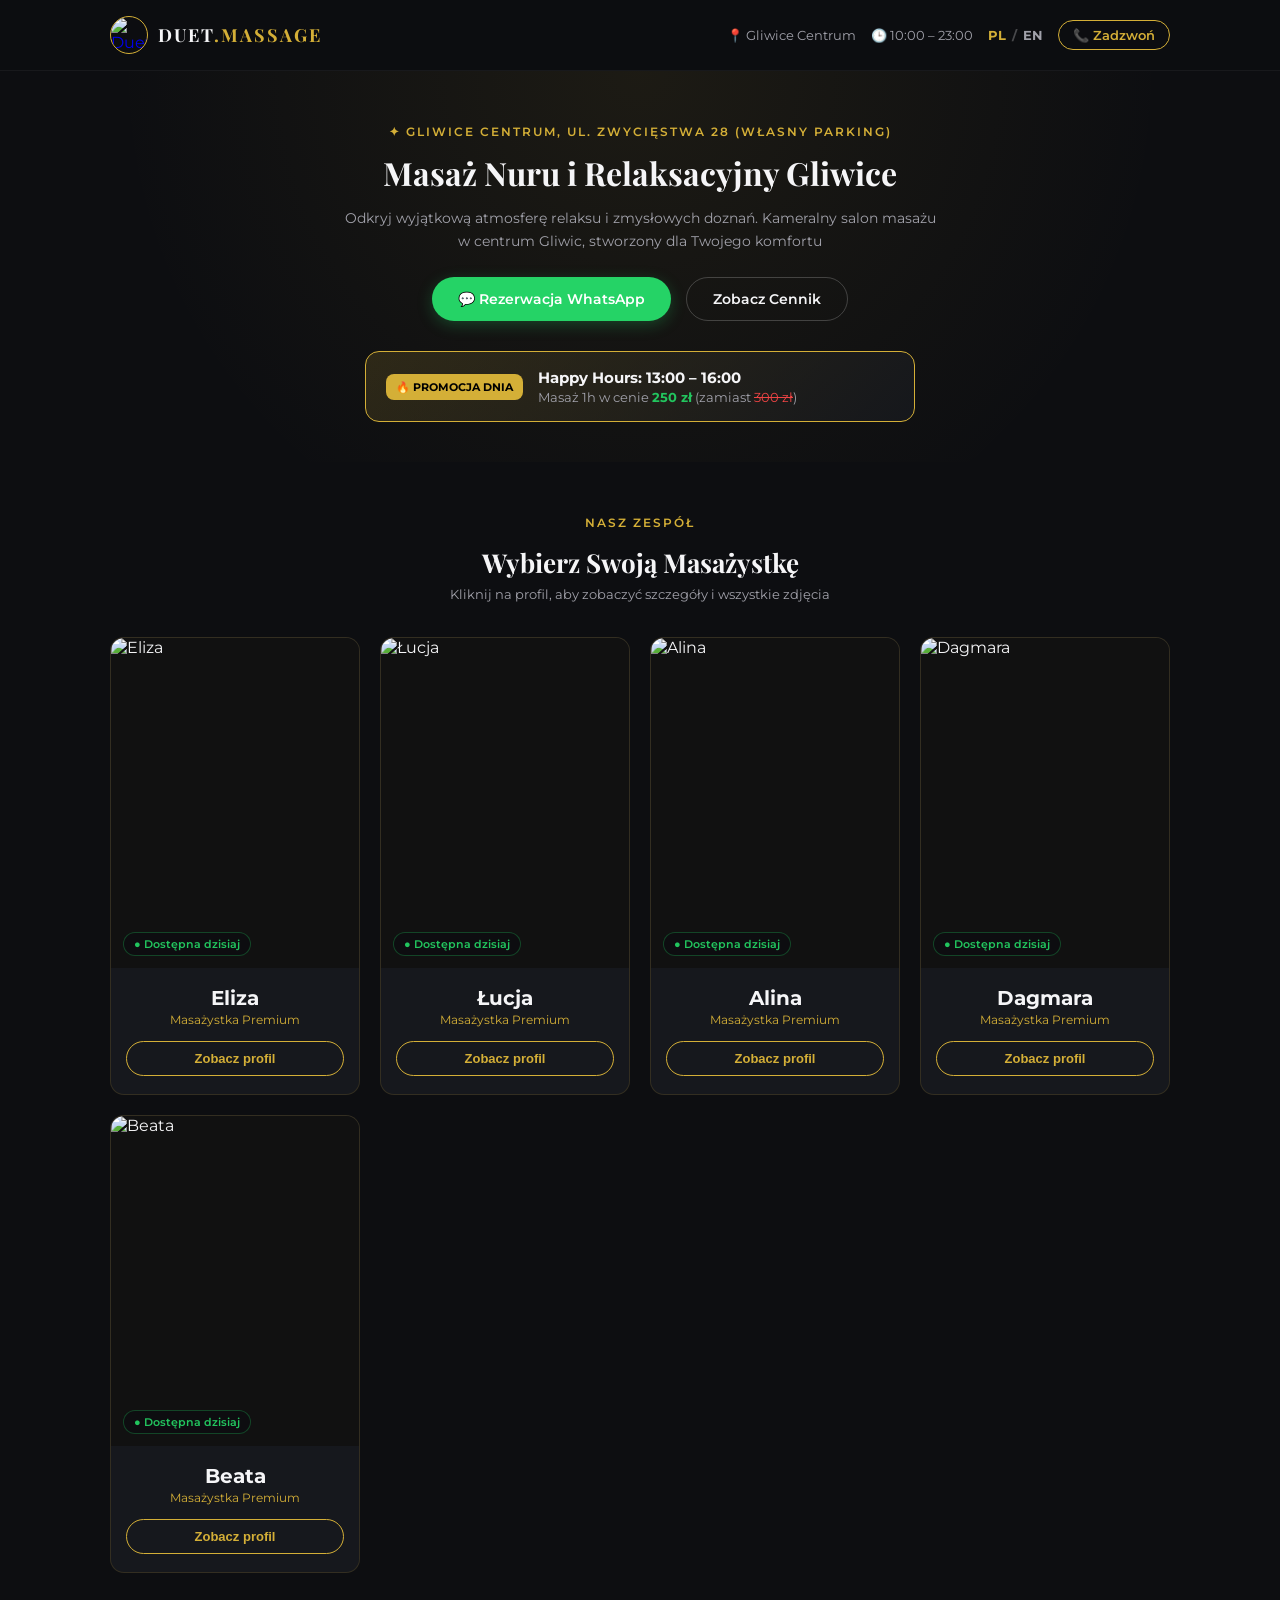
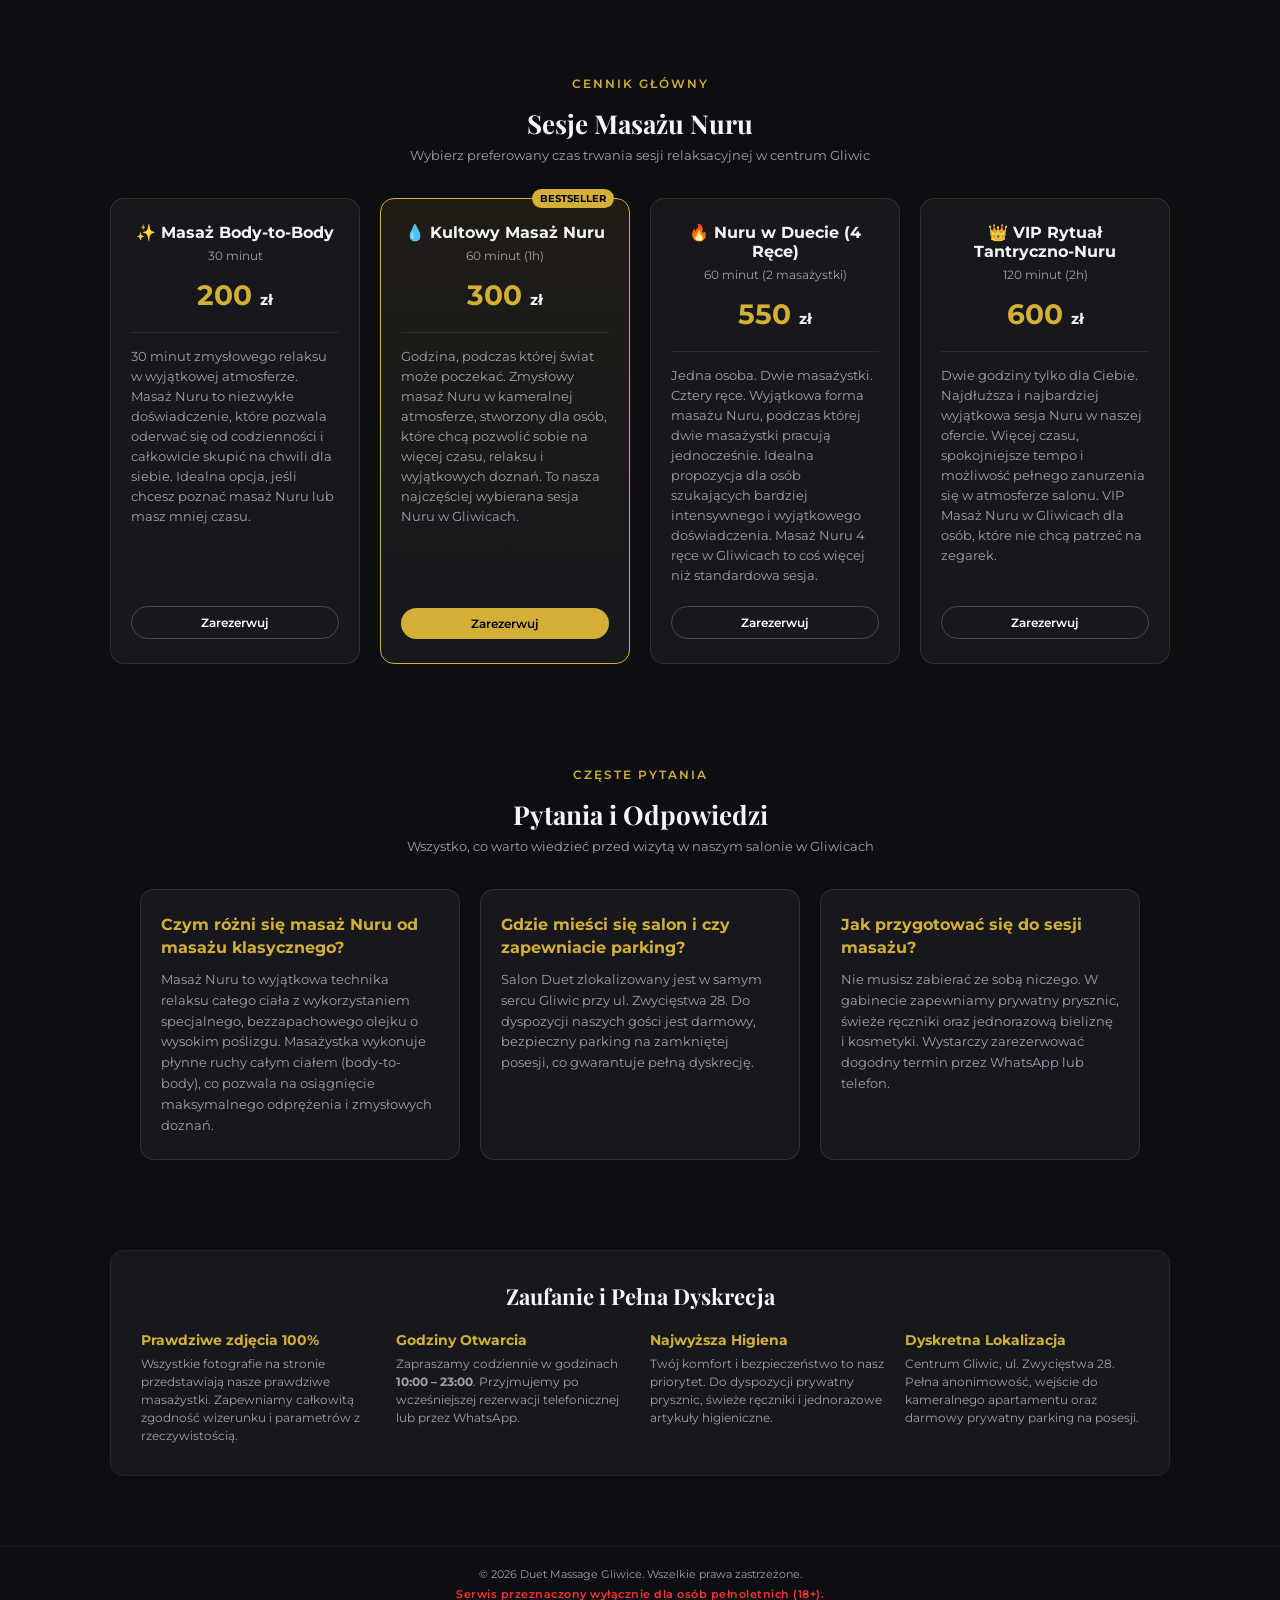
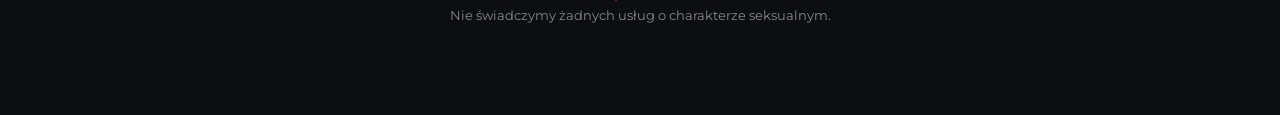
==== commit de26fcd0: "Add files via upload" ====
--- a/index.html
+++ b/index.html
@@ -85,8 +85,7 @@
               "name": "Czym różni się masaż Nuru od tradycyjnego masażu relaksacyjnego?",
               "acceptedAnswer": {
                 "@type": "Answer",
-                "text": "Masaż Nuru to technika, w której masażystka masuje całe ciało klienta za pomocą własnego ciała (body-to-body) przy użyciu specjalnego olejku z wodorostów."
-              }
+"text": "Masaż Nuru to technika, w której masażystka masuje całe ciało klienta za pomocą własnego ciała (body-to-body) przy użyciu specjalnego, ciepłego olejku o wysokim poślizgu."              }
             },
             {
               "@type": "Question",
@@ -309,8 +308,7 @@
                 <div class="faq-grid">
                     <div class="faq-card">
                         <h3>Czym różni się masaż Nuru od masażu klasycznego?</h3>
-                        <p>Masaż Nuru to japońska technika relaksu całego ciała z wykorzystaniem specjalnego, śliskiego żelu z wodorostów. Masażystka wykonuje płynne ruchy ślizgowe całym ciałem (body-to-body), co daje znacznie głębszy poziom odprężenia i zmysłowych doznań.</p>
-                    </div>
+<p>Masaż Nuru to wyjątkowa technika relaksu całego ciała z wykorzystaniem specjalnego, bezzapachowego olejku o wysokim poślizgu. Masażystka wykonuje płynne ruchy całym ciałem (body-to-body), co pozwala na osiągnięcie maksymalnego odprężenia i zmysłowych doznań.</p>                    </div>
                     <div class="faq-card">
                         <h3>Gdzie mieści się salon i czy zapewniacie parking?</h3>
                         <p>Salon Duet zlokalizowany jest w samym sercu Gliwic przy ul. Zwycięstwa 28. Do dyspozycji naszych gości jest darmowy, bezpieczny parking na zamkniętej posesji, co gwarantuje pełną dyskrecję.</p>
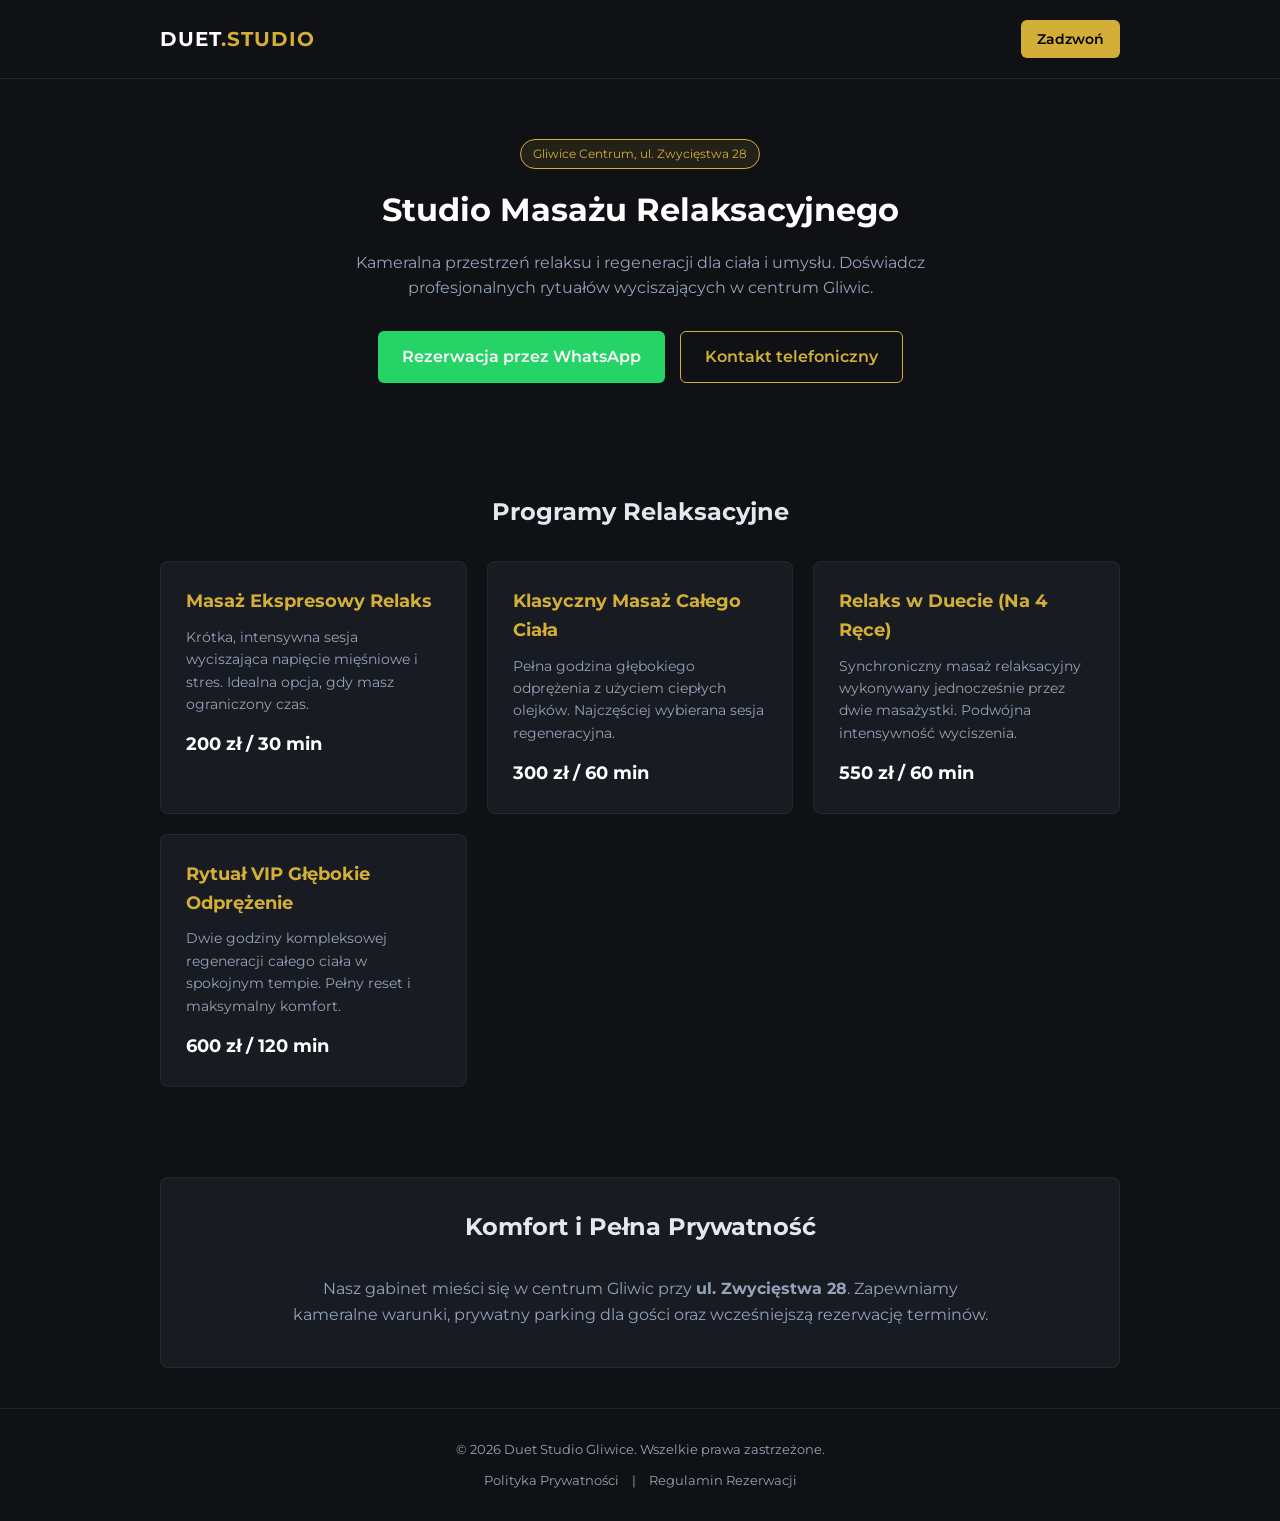
==== commit 193ec6f0: "Add files via upload" ====
--- a/index.html
+++ b/index.html
@@ -1,415 +1,157 @@
 <!DOCTYPE html>
 <html lang="pl">
 <head>
-    <!-- Google Tag Manager -->
-    <script>(function(w,d,s,l,i){w[l]=w[l]||[];w[l].push({'gtm.start':
-    new Date().getTime(),event:'gtm.js'});var f=d.getElementsByTagName(s)[0],
-    j=d.createElement(s),dl=l!='dataLayer'?'&l='+l:'';j.async=true;j.src=
-    'https://www.googletagmanager.com/gtm.js?id='+i+dl;f.parentNode.insertBefore(j,f);
-    })(window,document,'script','dataLayer','GTM-NZCL98C4');</script>
-    <!-- End Google Tag Manager -->
+    <!-- Google tag (gtag.js) -->
+<script async src="https://www.googletagmanager.com/gtag/js?id=G-JQZBDTY1PG"></script>
+<script>
+  window.dataLayer = window.dataLayer || [];
+  function gtag(){dataLayer.push(arguments);}
+  gtag('js', new Date());
+
+  gtag('config', 'G-JQZBDTY1PG');
+</script>
 
     <meta charset="UTF-8">
     <meta name="viewport" content="width=device-width, initial-scale=1.0">
-    <title>Masaż Nuru Gliwice | Zmysłowy Masaż Tantryczny i Relaksacyjny</title>
-    <meta name="description" content="Ekskluzywny masaż Nuru, tantryczny oraz rytuały body-to-body w centrum Gliwic (ul. Zwycięstwa 28). Doświadczone masażystki, prywatny parking i 100% dyskrecji.">
-
-    <!-- Фавиконки -->
-    <link rel="icon" type="image/jpeg" href="img/logo.jpg">
-    <link rel="apple-touch-icon" href="img/logo.jpg">
-
-    <!-- Индексация и каноникал -->
-    <link rel="canonical" href="https://duetmassage.pl/">
-    <link rel="alternate" hreflang="pl" href="https://duetmassage.pl/">
-    <link rel="alternate" hreflang="en" href="https://duetmassage.pl/en/">
-    <link rel="alternate" hreflang="x-default" href="https://duetmassage.pl/">
-
-    <!-- Мета-теги для шеринга (WhatsApp, соцсети) -->
-    <meta property="og:type" content="website">
-    <meta property="og:url" content="https://duetmassage.pl/">
-    <meta property="og:title" content="Masaż Nuru i Tantryczny Gliwice | Duet Massage">
-    <meta property="og:description" content="Kameralny apartament w centrum Gliwic (ul. Zwycięstwa 28). Zmysłowy masaż Nuru, tantryczny i relaksacyjny w pełnej dyskrecji.">
-    <meta property="og:image" content="https://duetmassage.pl/img/logo.jpg?v=2">
-
-    <!-- Twitter -->
-    <meta name="twitter:card" content="summary_large_image">
-    <meta name="twitter:title" content="DUET Studio Masażu Gliwice">
-    <meta name="twitter:description" content="Ekskluzywny masaż Nuru i relaksacyjny dla mężczyzn w centrum Gliwic.">
-    <meta name="twitter:image" content="https://duetmassage.pl/img/logo.jpg">
-
-    <!-- Шрифты и стили -->
+    <title>Studio Masażu Relaksacyjnego Duet | Gliwice Centrum</title>
+    <link rel="icon" type="image/jpeg" href="logo.jpg">
+    <meta name="description" content="Profesjonalny salon masażu relaksacyjnego w Gliwicach przy ul. Zwycięstwa 28. Regeneracja, aromaterapia, wyciszenie. Zarezerwuj sesję.">
     <link rel="preconnect" href="https://fonts.googleapis.com">
     <link rel="preconnect" href="https://fonts.gstatic.com" crossorigin>
-    <link href="https://fonts.googleapis.com/css2?family=Montserrat:wght@400;500;600;700&family=Playfair+Display:wght@600;700&display=swap" rel="stylesheet">
-    <link rel="stylesheet" href="style.css?v=7.3">
-
-    <!-- Микроразметка Schema.org для Google -->
-    <script type="application/ld+json">
-    {
-      "@context": "https://schema.org",
-      "@graph": [
-        {
-          "@type": "HealthAndBeautyBusiness",
-          "@id": "https://duetmassage.pl/#salon",
-          "name": "Duet Studio Masażu Gliwice",
-          "image": "https://duetmassage.pl/img/logo.jpg",
-          "telephone": "+48502855086",
-          "priceRange": "200 - 600 PLN",
-          "url": "https://duetmassage.pl/",
-          "address": {
-            "@type": "PostalAddress",
-            "streetAddress": "ul. Zwycięstwa 28",
-            "addressLocality": "Gliwice",
-            "postalCode": "44-100",
-            "addressCountry": "PL"
-          },
-          "geo": {
-            "@type": "GeoCoordinates",
-            "latitude": 50.2976,
-            "longitude": 18.6766
-          },
-          "openingHoursSpecification": [
-            {
-              "@type": "OpeningHoursSpecification",
-              "dayOfWeek": ["Monday","Tuesday","Wednesday","Thursday","Friday","Saturday","Sunday"],
-              "opens": "10:00",
-              "closes": "23:00"
-            }
-          ]
-        },
-        {
-          "@type": "FAQPage",
-          "mainEntity": [
-            {
-              "@type": "Question",
-              "name": "Czym różni się masaż Nuru od tradycyjnego masażu relaksacyjnego?",
-              "acceptedAnswer": {
-                "@type": "Answer",
-"text": "Masaż Nuru to technika, w której masażystka masuje całe ciało klienta za pomocą własnego ciała (body-to-body) przy użyciu specjalnego, ciepłego olejku o wysokim poślizgu."              }
-            },
-            {
-              "@type": "Question",
-              "name": "Gdzie dokładnie znajduje się salon w Gliwicach i czy jest parking?",
-              "acceptedAnswer": {
-                "@type": "Answer",
-                "text": "Nasz salon mieści się w centrum Gliwic przy ul. Zwycięstwa 28. Na miejscu dostępny jest darmowy, prywatny parking na posesji."
-              }
-            },
-            {
-              "@type": "Question",
-              "name": "Jak zarezerwować wizytę w salonie Duet?",
-              "acceptedAnswer": {
-                "@type": "Answer",
-                "text": "Wizytę można umówić telefonicznie pod numerem +48 502 855 086 lub bezpośrednio przez aplikację WhatsApp."
-              }
-            }
-          ]
+    <link href="https://fonts.googleapis.com/css2?family=Montserrat:wght@400;500;600;700&display=swap" rel="stylesheet">
+    <style>
+        :root {
+            --bg: #0f1115;
+            --card-bg: #181b22;
+            --gold: #d4af37;
+            --text: #e2e8f0;
+            --text-dim: #94a3b8;
         }
-      ]
-    }
-    </script>
+        * { box-sizing: border-box; margin: 0; padding: 0; font-family: 'Montserrat', sans-serif; }
+        body { background: var(--bg); color: var(--text); line-height: 1.6; }
+        .container { max-width: 1000px; margin: 0 auto; padding: 0 20px; }
+        header { padding: 20px 0; border-bottom: 1px solid rgba(255,255,255,0.08); display: flex; justify-content: space-between; align-items: center; }
+        .logo { font-size: 20px; font-weight: 700; color: #fff; letter-spacing: 1px; }
+        .logo span { color: var(--gold); }
+        .header-btn { background: var(--gold); color: #000; text-decoration: none; padding: 8px 16px; border-radius: 6px; font-weight: 600; font-size: 14px; }
+        .hero { padding: 60px 0; text-align: center; }
+        .badge { display: inline-block; background: rgba(212, 175, 55, 0.1); color: var(--gold); border: 1px solid var(--gold); padding: 4px 12px; border-radius: 20px; font-size: 12px; margin-bottom: 15px; }
+        h1 { font-size: 32px; margin-bottom: 15px; color: #fff; }
+        p.subtitle { font-size: 16px; color: var(--text-dim); max-width: 600px; margin: 0 auto 30px; }
+        .actions { display: flex; justify-content: center; gap: 15px; flex-wrap: wrap; }
+        .btn { padding: 12px 24px; border-radius: 6px; font-weight: 600; text-decoration: none; display: inline-flex; align-items: center; justify-content: center; }
+        .btn-primary { background: #25D366; color: #fff; }
+        .btn-outline { border: 1px solid var(--gold); color: var(--gold); }
+        .services { padding: 50px 0; }
+        h2 { text-align: center; margin-bottom: 30px; font-size: 24px; }
+        .grid { display: grid; grid-template-columns: repeat(auto-fit, minmax(280px, 1fr)); gap: 20px; }
+        .card { background: var(--card-bg); padding: 25px; border-radius: 8px; border: 1px solid rgba(255,255,255,0.05); }
+        .card h3 { color: var(--gold); margin-bottom: 10px; font-size: 18px; }
+        .card p { color: var(--text-dim); font-size: 14px; margin-bottom: 15px; }
+        .card .price { font-size: 18px; font-weight: 700; color: #fff; }
+        .location { background: var(--card-bg); border-radius: 8px; padding: 30px; margin: 40px 0; text-align: center; border: 1px solid rgba(255,255,255,0.05); }
+        footer { border-top: 1px solid rgba(255,255,255,0.08); padding: 30px 0; text-align: center; font-size: 13px; color: var(--text-dim); }
+        footer a { color: var(--text-dim); margin: 0 10px; text-decoration: none; }
+    </style>
 </head>
 <body>
-<!-- Google Tag Manager (noscript) -->
-<noscript><iframe src="https://www.googletagmanager.com/ns.html?id=GTM-NZCL98C4"
-height="0" width="0" style="display:none;visibility:hidden"></iframe></noscript>
-<!-- End Google Tag Manager (noscript) -->
-   <!-- Шапка с графическим логотипом -->
-    <header class="header">
-        <div class="container header-container">
-            <a href="/" class="logo-wrapper">
-                <img src="img/logo.jpg" alt="Duet Studio Masażu" class="logo-img">
-                <span class="logo-text">DUET<span>.MASSAGE</span></span>
-            </a>
-            <div class="header-contacts">
-                <span class="location-badge">📍 Gliwice Centrum</span>
-                <span class="hours-badge">🕒 10:00 – 23:00</span>
-                <div class="lang-switch">
-                    <span class="lang-btn active">PL</span>
-                    <span class="lang-divider">/</span>
-                    <a href="/en/" class="lang-btn">EN</a>
-                </div>
-                <a href="tel:+48502855086" class="btn-call-header">📞 Zadzwoń</a>
-            </div>
+    <header>
+        <div class="container" style="display:flex; justify-content:space-between; width:100%; align-items:center;">
+            <div class="logo">DUET<span>.STUDIO</span></div>
+            <a href="tel:+48502855086" class="header-btn">Zadzwoń</a>
         </div>
     </header>
 
     <main>
-        <!-- Hero Секция -->
         <section class="hero">
-            <div class="container hero-container">
-<span class="badge-gold">✦ Gliwice Centrum, ul. Zwycięstwa 28 (własny parking)</span>               
-             <h1>Masaż Nuru i Relaksacyjny Gliwice</h1>
-                <p class="hero-subtitle">Odkryj wyjątkową atmosferę relaksu i zmysłowych doznań. Kameralny salon masażu w centrum Gliwic, stworzony dla Twojego komfortu</p>
-                
-                <div class="hero-actions">
-                    <a href="https://wa.me/48502855086?text=Dzie%C5%84%20dobry,%20chcia%C5%82bym%20zapyta%C4%87%20o%20rezerwacj%C4%99" class="btn btn-whatsapp" target="_blank">
-                        <span>💬 Rezerwacja WhatsApp</span>
-                    </a>
-                    <a href="#cennik" class="btn btn-outline">Zobacz Cennik</a>
+            <div class="container">
+                <span class="badge">Gliwice Centrum, ul. Zwycięstwa 28</span>
+                <h1>Studio Masażu Relaksacyjnego</h1>
+                <p class="subtitle">Kameralna przestrzeń relaksu i regeneracji dla ciała i umysłu. Doświadcz profesjonalnych rytuałów wyciszających w centrum Gliwic.</p>
+                <div class="actions">
+                    <a href="https://wa.me/48502855086?text=Dzie%C5%84%20dobry,%20chcia%C5%82bym%20zapyta%C4%87%20o%20rezerwacj%C4%99%20sesji%20relaksacyjnej" class="btn btn-primary" target="_blank">Rezerwacja przez WhatsApp</a>
+                    <a href="tel:+48502855086" class="btn btn-outline">Kontakt telefoniczny</a>
                 </div>
+            </div>
+        </section>
 
-                <!-- Happy Hours Баннер -->
-                <div class="happy-hours-banner">
-                    <div class="hh-badge">🔥 Promocja Dnia</div>
-                    <div class="hh-content">
-                        <h3>Happy Hours: 13:00 – 16:00</h3>
-                        <p>Masaż 1h w cenie <strong>250 zł</strong> (zamiast <span class="old-price">300 zł</span>)</p>
+        <section class="services">
+            <div class="container">
+                <h2>Programy Relaksacyjne</h2>
+                <div class="grid">
+                    <!-- 1. 30 minut - 200 zł -->
+                    <div class="card">
+                        <h3>Masaż Ekspresowy Relaks</h3>
+                        <p>Krótka, intensywna sesja wyciszająca napięcie mięśniowe i stres. Idealna opcja, gdy masz ograniczony czas.</p>
+                        <div class="price">200 zł / 30 min</div>
+                    </div>
+
+                    <!-- 2. 60 minut - 300 zł -->
+                    <div class="card">
+                        <h3>Klasyczny Masaż Całego Ciała</h3>
+                        <p>Pełna godzina głębokiego odprężenia z użyciem ciepłych olejków. Najczęściej wybierana sesja regeneracyjna.</p>
+                        <div class="price">300 zł / 60 min</div>
+                    </div>
+
+                    <!-- 3. 4 ręce (duecie) - 550 zł -->
+                    <div class="card">
+                        <h3>Relaks w Duecie (Na 4 Ręce)</h3>
+                        <p>Synchroniczny masaż relaksacyjny wykonywany jednocześnie przez dwie masażystki. Podwójna intensywność wyciszenia.</p>
+                        <div class="price">550 zł / 60 min</div>
+                    </div>
+
+                    <!-- 4. VIP 120 minut - 600 zł -->
+                    <div class="card">
+                        <h3>Rytuał VIP Głębokie Odprężenie</h3>
+                        <p>Dwie godziny kompleksowej regeneracji całego ciała w spokojnym tempie. Pełny reset i maksymalny komfort.</p>
+                        <div class="price">600 zł / 120 min</div>
                     </div>
                 </div>
             </div>
         </section>
 
-       <!-- Лаконичные карточки мастеров -->
-        <section class="section-team">
-            <div class="container">
-                <div class="section-title">
-                    <span class="badge-gold">Nasz Zespół</span>
-                    <h2>Wybierz Swoją Masażystkę</h2>
-                    <p>Kliknij na profil, aby zobaczyć szczegóły i wszystkie zdjęcia</p>
-                </div>
-
-                <div class="team-grid">
-                    <!-- 1. Eliza -->
-                    <div class="team-card" onclick="openMasterModal('eliza')">
-                        <div class="team-image-wrapper">
-                            <img src="img/girl1_1.jpg" alt="Eliza" class="team-cover-img">
-                            <div class="status-online">● Dostępna dzisiaj</div>
-                        </div>
-                        <div class="team-info">
-                            <h3>Eliza</h3>
-                            <span class="team-role">Masażystka Premium</span>
-                            <button type="button" class="btn-view-profile">Zobacz profil</button>
-                        </div>
-                    </div>
-
-                    <!-- 2. Łucja -->
-                    <div class="team-card" onclick="openMasterModal('lucja')">
-                        <div class="team-image-wrapper">
-                            <img src="img/girl2_1.jpg" alt="Łucja" class="team-cover-img">
-                            <div class="status-online">● Dostępna dzisiaj</div>
-                        </div>
-                        <div class="team-info">
-                            <h3>Łucja</h3>
-                            <span class="team-role">Masażystka Premium</span>
-                            <button type="button" class="btn-view-profile">Zobacz profil</button>
-                        </div>
-                    </div>
-
-                    <!-- 3. Alina -->
-                    <div class="team-card" onclick="openMasterModal('alina')">
-                        <div class="team-image-wrapper">
-                            <img src="img/girl3_1.jpg" alt="Alina" class="team-cover-img">
-                            <div class="status-online">● Dostępna dzisiaj</div>
-                        </div>
-                        <div class="team-info">
-                            <h3>Alina</h3>
-                            <span class="team-role">Masażystka Premium</span>
-                            <button type="button" class="btn-view-profile">Zobacz profil</button>
-                        </div>
-                    </div>
-
-                    <!-- 4. Dagmara -->
-                    <div class="team-card" onclick="openMasterModal('dagmara')">
-                        <div class="team-image-wrapper">
-                            <img src="img/girl4_1.jpg" alt="Dagmara" class="team-cover-img">
-                            <div class="status-online">● Dostępna dzisiaj</div>
-                        </div>
-                        <div class="team-info">
-                            <h3>Dagmara</h3>
-                            <span class="team-role">Masażystka Premium</span>
-                            <button type="button" class="btn-view-profile">Zobacz profil</button>
-                        </div>
-                    </div>
-                    <!-- 5. Beata -->
-                    <div class="team-card" onclick="openMasterModal('beata')">
-                        <div class="team-image-wrapper">
-                            <img src="img/girl5_1.jpg" alt="Beata" class="team-cover-img">
-                            <div class="status-online">● Dostępna dzisiaj</div>
-                        </div>
-                        <div class="team-info">
-                            <h3>Beata</h3>
-                            <span class="team-role">Masażystka Premium</span>
-                            <button type="button" class="btn-view-profile">Zobacz profil</button>
-                        </div>
-                    </div>
-                </div>
-            </div>
-        </section>
-
-   
-       <!-- Ценник и Программы -->
-        <section id="cennik" class="section-programs">
-            <div class="container">
-                <div class="section-title">
-                    <span class="badge-gold">Cennik Główny</span>
-                    <h2>Sesje Masażu Nuru</h2>
-                    <p>Wybierz preferowany czas trwania sesji relaksacyjnej w centrum Gliwic</p>
-                </div>
-
-                <div class="pricing-grid">
-                    <!-- 1. Masaż Nuru – 30 minut -->
-                    <div class="price-box">
-                        <h3>✨ Masaż Body-to-Body</h3>
-                        <div class="time">30 minut</div>
-                        <div class="cost">200 <span>zł</span></div>
-                        <div class="price-desc">
-                            <p class="program-text">30 minut zmysłowego relaksu w wyjątkowej atmosferze. Masaż Nuru to niezwykłe doświadczenie, które pozwala oderwać się od codzienności i całkowicie skupić na chwili dla siebie. Idealna opcja, jeśli chcesz poznać masaż Nuru lub masz mniej czasu.</p>
-                        </div>
-                        <a href="https://wa.me/48502855086?text=Rezerwacja%20Masa%C5%BC%20Nuru%2030%20min" class="btn-book" data-service="Masaż Nuru (30 min)">Zarezerwuj</a>
-                    </div>
-
-                    <!-- 2. Masaż Nuru – 60 minut -->
-                    <div class="price-box featured">
-                        <div class="badge-featured">Bestseller</div>
-                        <h3>💧 Kultowy Masaż Nuru</h3>
-                        <div class="time">60 minut (1h)</div>
-                        <div class="cost">300 <span>zł</span></div>
-                        <div class="price-desc">
-                            <p class="program-text">Godzina, podczas której świat może poczekać. Zmysłowy masaż Nuru w kameralnej atmosferze, stworzony dla osób, które chcą pozwolić sobie na więcej czasu, relaksu i wyjątkowych doznań. To nasza najczęściej wybierana sesja Nuru w Gliwicach.</p>
-                        </div>
-                        <a href="https://wa.me/48502855086?text=Rezerwacja%20Masa%C5%BC%20Nuru%201h" class="btn-book btn-book-gold" data-service="Masaż Nuru (60 min)">Zarezerwuj</a>
-                    </div>
-
-                    <!-- 3. Masaż Nuru 4 ręce – 60 minut -->
-                    <div class="price-box">
-                        <h3>🔥 Nuru w Duecie (4 Ręce)</h3>
-                        <div class="time">60 minut (2 masażystki)</div>
-                        <div class="cost">550 <span>zł</span></div>
-                        <div class="price-desc">
-                            <p class="program-text">Jedna osoba. Dwie masażystki. Cztery ręce. Wyjątkowa forma masażu Nuru, podczas której dwie masażystki pracują jednocześnie. Idealna propozycja dla osób szukających bardziej intensywnego i wyjątkowego doświadczenia. Masaż Nuru 4 ręce w Gliwicach to coś więcej niż standardowa sesja.</p>
-                        </div>
-                        <a href="https://wa.me/48502855086?text=Rezerwacja%20Masa%C5%BC%20Nuru%204%20r%C4%99ce" class="btn-book" data-service="Masaż Nuru 4 ręce (60 min)">Zarezerwuj</a>
-                    </div>
-
-                    <!-- 4. VIP Masaż Nuru – 120 minut -->
-                    <div class="price-box">
-                        <h3>👑 VIP Rytuał Tantryczno-Nuru</h3>
-                        <div class="time">120 minut (2h)</div>
-                        <div class="cost">600 <span>zł</span></div>
-                        <div class="price-desc">
-                            <p class="program-text">Dwie godziny tylko dla Ciebie. Najdłuższa i najbardziej wyjątkowa sesja Nuru w naszej ofercie. Więcej czasu, spokojniejsze tempo i możliwość pełnego zanurzenia się w atmosferze salonu. VIP Masaż Nuru w Gliwicach dla osób, które nie chcą patrzeć na zegarek.</p>
-                        </div>
-                        <a href="https://wa.me/48502855086?text=Rezerwacja%20VIP%20Masa%C5%BC%20Nuru%202h" class="btn-book" data-service="VIP Masaż Nuru (120 min)">Zarezerwuj</a>
-                    </div>
-                </div>
-            </div>
-        </section>
-
-        
-<!-- Блок FAQ для локального SEO -->
-        <section class="section-faq">
-            <div class="container">
-                <div class="section-title">
-                    <span class="badge-gold">Częste Pytania</span>
-                    <h2>Pytania i Odpowiedzi</h2>
-                    <p>Wszystko, co warto wiedzieć przed wizytą w naszym salonie w Gliwicach</p>
-                </div>
-                <div class="faq-grid">
-                    <div class="faq-card">
-                        <h3>Czym różni się masaż Nuru od masażu klasycznego?</h3>
-<p>Masaż Nuru to wyjątkowa technika relaksu całego ciała z wykorzystaniem specjalnego, bezzapachowego olejku o wysokim poślizgu. Masażystka wykonuje płynne ruchy całym ciałem (body-to-body), co pozwala na osiągnięcie maksymalnego odprężenia i zmysłowych doznań.</p>                    </div>
-                    <div class="faq-card">
-                        <h3>Gdzie mieści się salon i czy zapewniacie parking?</h3>
-                        <p>Salon Duet zlokalizowany jest w samym sercu Gliwic przy ul. Zwycięstwa 28. Do dyspozycji naszych gości jest darmowy, bezpieczny parking na zamkniętej posesji, co gwarantuje pełną dyskrecję.</p>
-                    </div>
-                    <div class="faq-card">
-                        <h3>Jak przygotować się do sesji masażu?</h3>
-                        <p>Nie musisz zabierać ze sobą niczego. W gabinecie zapewniamy prywatny prysznic, świeże ręczniki oraz jednorazową bieliznę i kosmetyki. Wystarczy zarezerwować dogodny termin przez WhatsApp lub telefon.</p>
-                    </div>
-                </div>
-            </div>
-        </section>
-        <!-- Блок Доверия, Часов Работы и Конфиденциальности -->
-        <section class="section-privacy">
-            <div class="container">
-                <div class="privacy-box">
-                    <h2>Zaufanie i Pełna Dyskrecja</h2>
-                    <div class="privacy-grid">
-                        <div class="privacy-item">
-                            <h4>Prawdziwe zdjęcia 100%</h4>
-                            <p>Wszystkie fotografie na stronie przedstawiają nasze prawdziwe masażystki. Zapewniamy całkowitą zgodność wizerunku i parametrów z rzeczywistością.</p>
-                        </div>
-                        <div class="privacy-item">
-                            <h4>Godziny Otwarcia</h4>
-                            <p>Zapraszamy codziennie w godzinach <strong>10:00 – 23:00</strong>. Przyjmujemy po wcześniejszej rezerwacji telefonicznej lub przez WhatsApp.</p>
-                        </div>
-                        <div class="privacy-item">
-                            <h4>Najwyższa Higiena</h4>
-                            <p>Twój komfort i bezpieczeństwo to nasz priorytet. Do dyspozycji prywatny prysznic, świeże ręczniki i jednorazowe artykuły higieniczne.</p>
-                        </div>
-                        <div class="privacy-item">
-                            <h4>Dyskretna Lokalizacja</h4>
-                            <p>Centrum Gliwic, ul. Zwycięstwa 28. Pełna anonimowość, wejście do kameralnego apartamentu oraz darmowy prywatny parking na posesji.</p>
-                        </div>
-                    </div>
-                </div>
+        <section class="container">
+            <div class="location">
+                <h2>Komfort i Pełna Prywatność</h2>
+                <p style="color: var(--text-dim); max-width: 700px; margin: 10px auto;">Nasz gabinet mieści się w centrum Gliwic przy <strong>ul. Zwycięstwa 28</strong>. Zapewniamy kameralne warunki, prywatny parking dla gości oraz wcześniejszą rezerwację terminów.</p>
             </div>
         </section>
     </main>
 
-<!-- Footer -->
-    <footer class="footer">
-        <div class="container footer-content">
-            <p>© 2026 Duet Massage Gliwice. Wszelkie prawa zastrzeżone.</p>
-            <p class="disclaimer-18">Serwis przeznaczony wyłącznie dla osób pełnoletnich (18+).</p>
-            <p class="disclaimer-legal">Nie świadczymy żadnych usług o charakterze seksualnym.</p>
+    <footer>
+        <div class="container">
+            <p>© 2026 Duet Studio Gliwice. Wszelkie prawa zastrzeżone.</p>
+            <p style="margin-top: 10px;">
+                <a href="polityka-prywatnosci.html">Polityka Prywatności</a> | <a href="regulamin.html">Regulamin Rezerwacji</a>
+            </p>
         </div>
     </footer>
+    <script>
+  document.addEventListener('DOMContentLoaded', function () {
+    // Клик по номеру телефона
+    document.querySelectorAll('a[href^="tel:"]').forEach(function (btn) {
+      btn.addEventListener('click', function () {
+        if (typeof gtag === 'function') {
+          gtag('event', 'contact_call_click', {
+            event_category: 'Lead',
+            event_label: 'Phone Call Click'
+          });
+        }
+      });
+    });
 
-    <!-- Плавающая мобильная панель -->
-    <div class="mobile-sticky-bar">
-        <a href="https://wa.me/48502855086?text=Dzie%C5%84%20dobry,%20chcia%C5%82bym%20zapyta%C4%87%20o%20termin" class="sticky-btn sticky-whatsapp" target="_blank">
-            <span>💬 WhatsApp</span>
-        </a>
-        <a href="tel:+48502855086" class="sticky-btn sticky-call">
-            <span>📞 Zadzwoń</span>
-        </a>
-    </div>
-<!-- Модальное окно полного профиля мастера -->
-    <div id="masterModal" class="master-modal">
-        <div class="master-modal-overlay" onclick="closeMasterModal()"></div>
-        <div class="master-modal-content">
-            <button class="modal-close-btn" onclick="closeMasterModal()">&times;</button>
-            
-            <!-- Слайдер внутри модалки -->
-            <div class="modal-slider-box">
-                <img id="modalProfileImg" src="" alt="Master photo" class="modal-main-img">
-                <div class="modal-slider-controls">
-                    <button type="button" class="modal-arrow" onclick="prevModalPhoto()">&#10094;</button>
-                    <span id="modalPhotoCounter" class="modal-photo-counter">1 / 1</span>
-                    <button type="button" class="modal-arrow" onclick="nextModalPhoto()">&#10095;</button>
-                </div>
-            </div>
-
-            <!-- Детали мастера -->
-            <div class="modal-profile-details">
-                <h2 id="modalMasterName">Imię</h2>
-                <div class="modal-badge-row">
-                    <span class="status-pill">● Dostępna</span>
-                    <span id="modalMasterLangs" class="lang-pill">🗣 PL, EN</span>
-                </div>
-                
-                <div class="modal-params-grid">
-                    <div class="param-item"><span>Wiek:</span> <strong id="modalParamAge">24</strong></div>
-                    <div class="param-item"><span>Wzrost:</span> <strong id="modalParamHeight">165 cm</strong></div>
-                    <div class="param-item"><span>Waga:</span> <strong id="modalParamWeight">49 kg</strong></div>
-                    <div class="param-item"><span>Biust:</span> <strong id="modalParamBreast">3</strong></div>
-                </div>
-
-                <p id="modalMasterDesc" class="modal-bio">Masaż relaksacyjny, tantryczny oraz rytuały body-to-body w pełnej dyskrecji.</p>
-
-                <a id="modalBookingBtn" href="#" class="btn-modal-book" target="_blank">Umów wizytę przez WhatsApp</a>
-            </div>
-        </div>
-    </div>
-    <!-- Полноэкранный Lightbox для фото -->
-<div id="imageLightbox" class="image-lightbox" onclick="closeLightbox()">
-    <button type="button" class="lightbox-close" onclick="closeLightbox()">&times;</button>
-    <div class="lightbox-img-wrapper" onclick="event.stopPropagation()">
-        <img id="lightboxImg" src="" alt="Full view">
-    </div>
-</div>
-    <script src="script.js?v=6.0"></script>
+    // Клик по WhatsApp
+    document.querySelectorAll('a[href*="wa.me"]').forEach(function (btn) {
+      btn.addEventListener('click', function () {
+        if (typeof gtag === 'function') {
+          gtag('event', 'contact_whatsapp_click', {
+            event_category: 'Lead',
+            event_label: 'WhatsApp Click'
+          });
+        }
+      });
+    });
+  });
+</script>
 </body>
 </html>
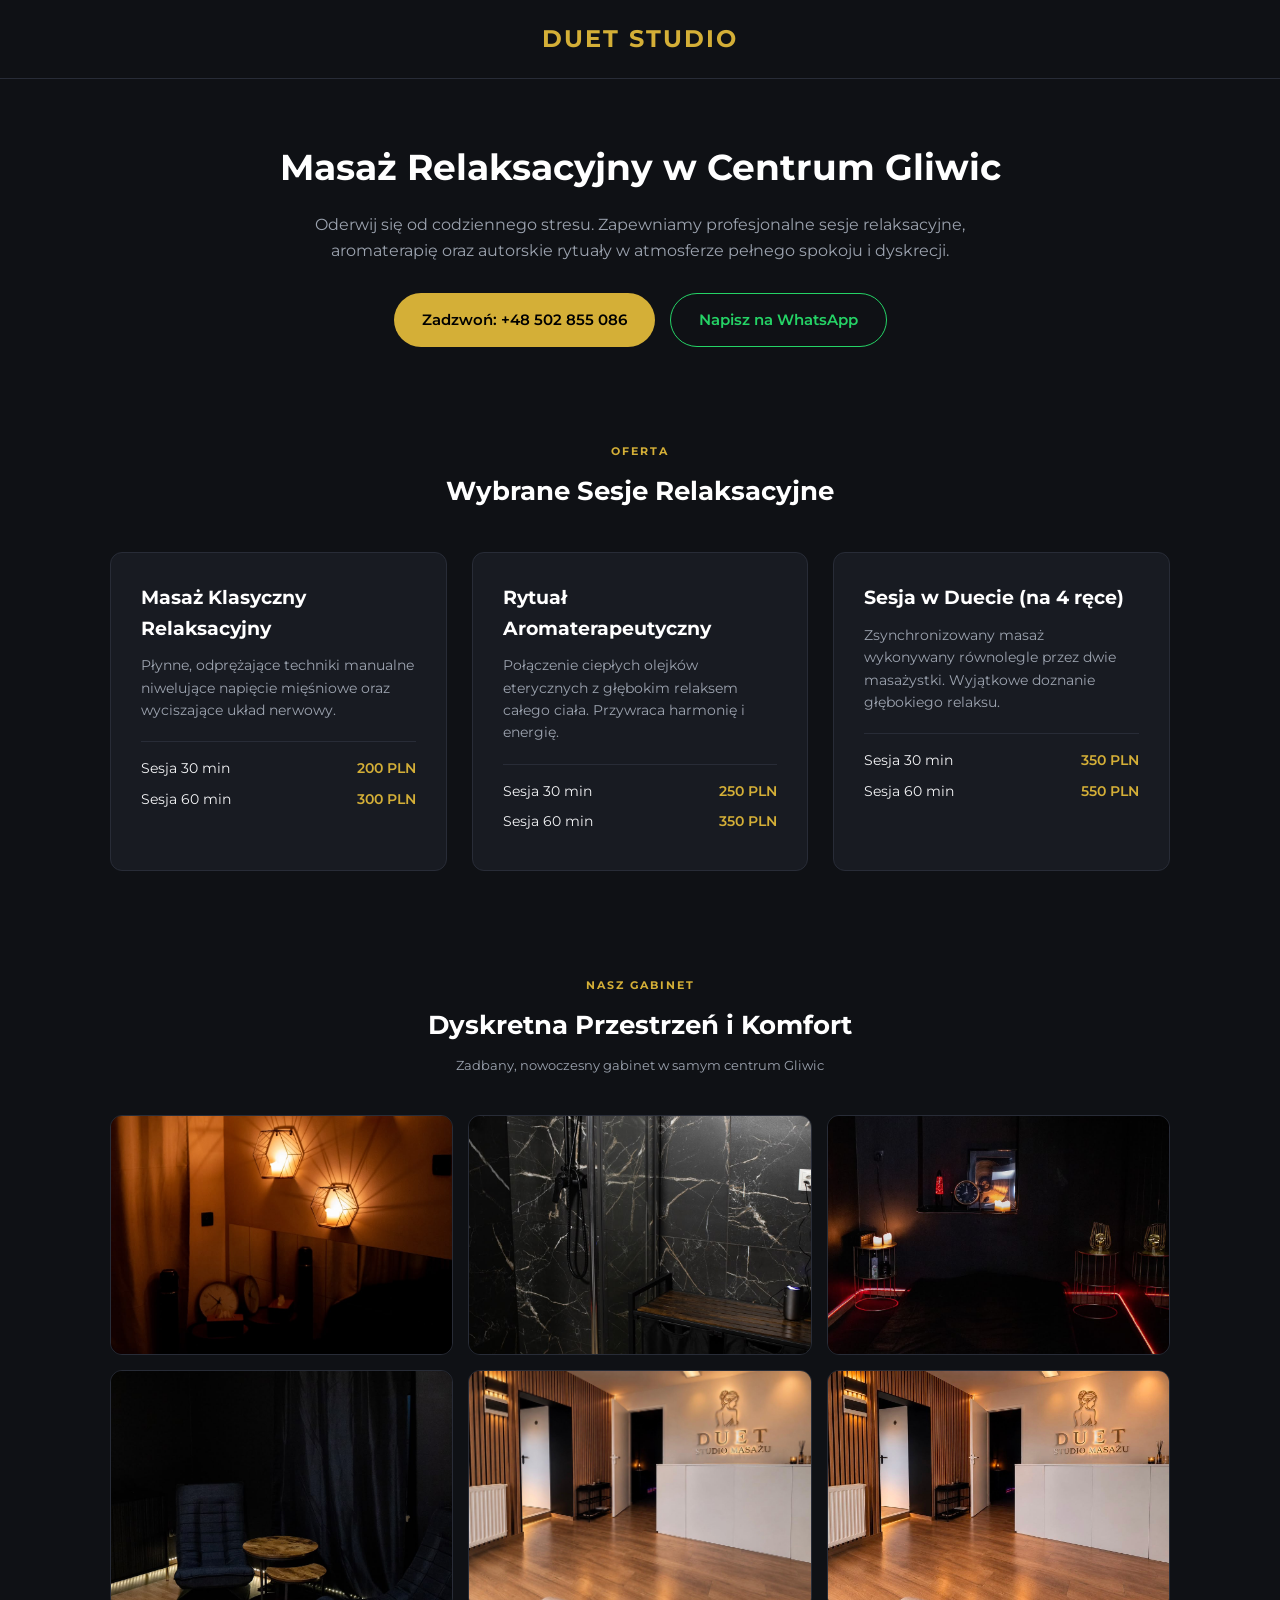
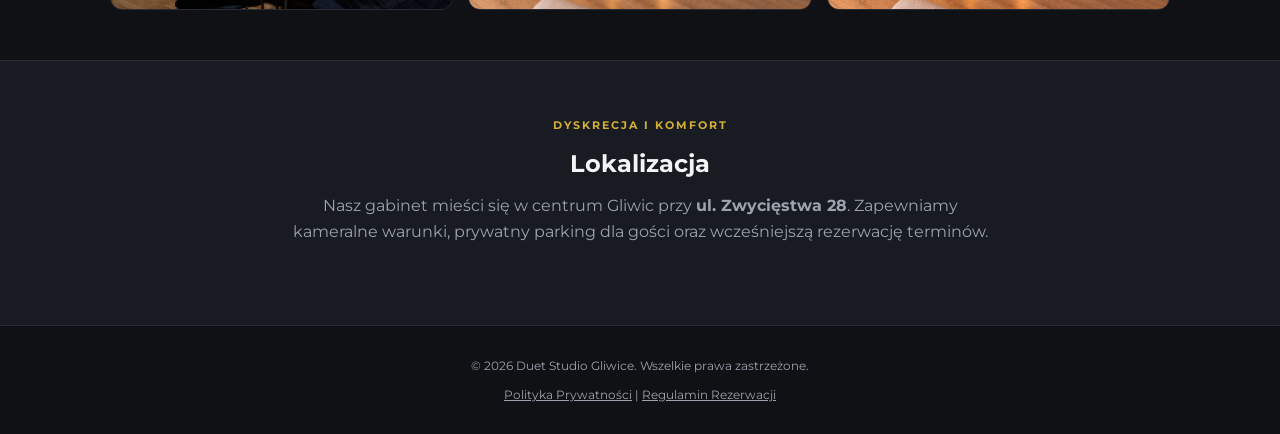
==== commit 9bdb1ab3: "Add files via upload" ====
--- a/index.html
+++ b/index.html
@@ -1,8 +1,7 @@
 <!DOCTYPE html>
 <html lang="pl">
 <head>
-    <!-- Google tag (gtag.js) -->
-<script async src="https://www.googletagmanager.com/gtag/js?id=G-JQZBDTY1PG"></script>
+    <script async src="https://www.googletagmanager.com/gtag/js?id=G-JQZBDTY1PG"></script>
 <script>
   window.dataLayer = window.dataLayer || [];
   function gtag(){dataLayer.push(arguments);}
@@ -24,95 +23,321 @@
             --bg: #0f1115;
             --card-bg: #181b22;
             --gold: #d4af37;
-            --text: #e2e8f0;
-            --text-dim: #94a3b8;
-        }
-        * { box-sizing: border-box; margin: 0; padding: 0; font-family: 'Montserrat', sans-serif; }
-        body { background: var(--bg); color: var(--text); line-height: 1.6; }
-        .container { max-width: 1000px; margin: 0 auto; padding: 0 20px; }
-        header { padding: 20px 0; border-bottom: 1px solid rgba(255,255,255,0.08); display: flex; justify-content: space-between; align-items: center; }
-        .logo { font-size: 20px; font-weight: 700; color: #fff; letter-spacing: 1px; }
-        .logo span { color: var(--gold); }
-        .header-btn { background: var(--gold); color: #000; text-decoration: none; padding: 8px 16px; border-radius: 6px; font-weight: 600; font-size: 14px; }
-        .hero { padding: 60px 0; text-align: center; }
-        .badge { display: inline-block; background: rgba(212, 175, 55, 0.1); color: var(--gold); border: 1px solid var(--gold); padding: 4px 12px; border-radius: 20px; font-size: 12px; margin-bottom: 15px; }
-        h1 { font-size: 32px; margin-bottom: 15px; color: #fff; }
-        p.subtitle { font-size: 16px; color: var(--text-dim); max-width: 600px; margin: 0 auto 30px; }
-        .actions { display: flex; justify-content: center; gap: 15px; flex-wrap: wrap; }
-        .btn { padding: 12px 24px; border-radius: 6px; font-weight: 600; text-decoration: none; display: inline-flex; align-items: center; justify-content: center; }
-        .btn-primary { background: #25D366; color: #fff; }
-        .btn-outline { border: 1px solid var(--gold); color: var(--gold); }
-        .services { padding: 50px 0; }
-        h2 { text-align: center; margin-bottom: 30px; font-size: 24px; }
-        .grid { display: grid; grid-template-columns: repeat(auto-fit, minmax(280px, 1fr)); gap: 20px; }
-        .card { background: var(--card-bg); padding: 25px; border-radius: 8px; border: 1px solid rgba(255,255,255,0.05); }
-        .card h3 { color: var(--gold); margin-bottom: 10px; font-size: 18px; }
-        .card p { color: var(--text-dim); font-size: 14px; margin-bottom: 15px; }
-        .card .price { font-size: 18px; font-weight: 700; color: #fff; }
-        .location { background: var(--card-bg); border-radius: 8px; padding: 30px; margin: 40px 0; text-align: center; border: 1px solid rgba(255,255,255,0.05); }
-        footer { border-top: 1px solid rgba(255,255,255,0.08); padding: 30px 0; text-align: center; font-size: 13px; color: var(--text-dim); }
-        footer a { color: var(--text-dim); margin: 0 10px; text-decoration: none; }
+            --gold-hover: #b89628;
+            --text-light: #f3f4f6;
+            --text-dim: #9ca3af;
+            --border: #282c37;
+        }
+
+        * {
+            box-sizing: border-box;
+            margin: 0;
+            padding: 0;
+        }
+
+        body {
+            font-family: 'Montserrat', sans-serif;
+            background-color: var(--bg);
+            color: var(--text-light);
+            line-height: 1.6;
+        }
+
+        .container {
+            width: 100%;
+            max-width: 1100px;
+            margin: 0 auto;
+            padding: 0 20px;
+        }
+
+        header {
+            padding: 20px 0;
+            border-bottom: 1px solid var(--border);
+            text-align: center;
+        }
+
+        .logo {
+            font-size: 24px;
+            font-weight: 700;
+            letter-spacing: 2px;
+            color: var(--gold);
+            text-transform: uppercase;
+        }
+
+        .hero {
+            padding: 60px 0 40px;
+            text-align: center;
+        }
+
+        .hero h1 {
+            font-size: 36px;
+            font-weight: 700;
+            margin-bottom: 15px;
+            color: #ffffff;
+        }
+
+        .hero p {
+            font-size: 16px;
+            color: var(--text-dim);
+            max-width: 650px;
+            margin: 0 auto 30px;
+        }
+
+        .cta-buttons {
+            display: flex;
+            justify-content: center;
+            gap: 15px;
+            flex-wrap: wrap;
+        }
+
+        .btn {
+            display: inline-flex;
+            align-items: center;
+            justify-content: center;
+            padding: 14px 28px;
+            border-radius: 30px;
+            font-size: 15px;
+            font-weight: 600;
+            text-decoration: none;
+            transition: all 0.3s ease;
+        }
+
+        .btn-call {
+            background-color: var(--gold);
+            color: #000000;
+        }
+
+        .btn-call:hover {
+            background-color: var(--gold-hover);
+            transform: translateY(-2px);
+        }
+
+        .btn-wa {
+            background-color: transparent;
+            color: #25d366;
+            border: 1px solid #25d366;
+        }
+
+        .btn-wa:hover {
+            background-color: #25d366;
+            color: #ffffff;
+            transform: translateY(-2px);
+        }
+
+        .section-title {
+            text-align: center;
+            margin-bottom: 40px;
+        }
+
+        .section-title h2 {
+            font-size: 26px;
+            color: #ffffff;
+            margin-bottom: 8px;
+        }
+
+        .badge-gold {
+            display: inline-block;
+            font-size: 11px;
+            text-transform: uppercase;
+            letter-spacing: 2px;
+            color: var(--gold);
+            font-weight: 700;
+            margin-bottom: 10px;
+        }
+
+        .services {
+            padding: 50px 0;
+        }
+
+        .grid {
+            display: grid;
+            grid-template-columns: repeat(auto-fit, minmax(300px, 1fr));
+            gap: 25px;
+        }
+
+        .card {
+            background-color: var(--card-bg);
+            border: 1px solid var(--border);
+            border-radius: 12px;
+            padding: 30px;
+            text-align: left;
+            position: relative;
+        }
+
+        .card h3 {
+            font-size: 19px;
+            margin-bottom: 10px;
+            color: #ffffff;
+        }
+
+        .card p {
+            color: var(--text-dim);
+            font-size: 14px;
+            margin-bottom: 20px;
+        }
+
+        .price-list {
+            list-style: none;
+            border-top: 1px solid var(--border);
+            padding-top: 15px;
+        }
+
+        .price-list li {
+            display: flex;
+            justify-content: space-between;
+            font-size: 14px;
+            margin-bottom: 8px;
+        }
+
+        .price-list li span:last-child {
+            font-weight: 600;
+            color: var(--gold);
+        }
+
+        /* Стили галереи на 6 фото */
+        .section-gallery {
+            padding: 50px 0;
+        }
+
+        .gallery-grid {
+            display: grid;
+            grid-template-columns: repeat(auto-fit, minmax(280px, 1fr));
+            gap: 15px;
+            margin-top: 25px;
+        }
+
+        .gallery-card {
+            height: 240px;
+            border-radius: 12px;
+            overflow: hidden;
+            border: 1px solid var(--border);
+            background: var(--card-bg);
+        }
+
+        .gallery-card img {
+            width: 100%;
+            height: 100%;
+            object-fit: cover;
+            display: block;
+            transition: transform 0.3s ease;
+        }
+
+        .gallery-card:hover img {
+            transform: scale(1.03);
+        }
+
+        .location {
+            padding: 50px 0 70px;
+            background-color: var(--card-bg);
+            border-top: 1px solid var(--border);
+            border-bottom: 1px solid var(--border);
+            text-align: center;
+        }
+
+        footer {
+            padding: 30px 0;
+            text-align: center;
+            font-size: 12px;
+            color: var(--text-dim);
+        }
+
+        footer a {
+            color: var(--text-dim);
+            text-decoration: underline;
+        }
+
+        @media (max-width: 600px) {
+            .hero h1 { font-size: 28px; }
+            .cta-buttons { flex-direction: column; }
+            .btn { width: 100%; }
+            .gallery-grid {
+                grid-template-columns: repeat(auto-fit, minmax(140px, 1fr));
+                gap: 10px;
+            }
+            .gallery-card {
+                height: 160px;
+            }
+        }
     </style>
 </head>
 <body>
+
     <header>
-        <div class="container" style="display:flex; justify-content:space-between; width:100%; align-items:center;">
-            <div class="logo">DUET<span>.STUDIO</span></div>
-            <a href="tel:+48502855086" class="header-btn">Zadzwoń</a>
+        <div class="container">
+            <div class="logo">Duet Studio</div>
         </div>
     </header>
 
     <main>
         <section class="hero">
             <div class="container">
-                <span class="badge">Gliwice Centrum, ul. Zwycięstwa 28</span>
-                <h1>Studio Masażu Relaksacyjnego</h1>
-                <p class="subtitle">Kameralna przestrzeń relaksu i regeneracji dla ciała i umysłu. Doświadcz profesjonalnych rytuałów wyciszających w centrum Gliwic.</p>
-                <div class="actions">
-                    <a href="https://wa.me/48502855086?text=Dzie%C5%84%20dobry,%20chcia%C5%82bym%20zapyta%C4%87%20o%20rezerwacj%C4%99%20sesji%20relaksacyjnej" class="btn btn-primary" target="_blank">Rezerwacja przez WhatsApp</a>
-                    <a href="tel:+48502855086" class="btn btn-outline">Kontakt telefoniczny</a>
+                <h1>Masaż Relaksacyjny w Centrum Gliwic</h1>
+                <p>Oderwij się od codziennego stresu. Zapewniamy profesjonalne sesje relaksacyjne, aromaterapię oraz autorskie rytuały w atmosferze pełnego spokoju i dyskrecji.</p>
+                <div class="cta-buttons">
+                    <a href="tel:+48502855086" class="btn btn-call">Zadzwoń: +48 502 855 086</a>
+                    <a href="https://wa.me/48502855086" class="btn btn-wa" target="_blank">Napisz na WhatsApp</a>
                 </div>
             </div>
         </section>
 
         <section class="services">
             <div class="container">
-                <h2>Programy Relaksacyjne</h2>
+                <div class="section-title">
+                    <span class="badge-gold">Oferta</span>
+                    <h2>Wybrane Sesje Relaksacyjne</h2>
+                </div>
                 <div class="grid">
-                    <!-- 1. 30 minut - 200 zł -->
                     <div class="card">
-                        <h3>Masaż Ekspresowy Relaks</h3>
-                        <p>Krótka, intensywna sesja wyciszająca napięcie mięśniowe i stres. Idealna opcja, gdy masz ograniczony czas.</p>
-                        <div class="price">200 zł / 30 min</div>
+                        <h3>Masaż Klasyczny Relaksacyjny</h3>
+                        <p>Płynne, odprężające techniki manualne niwelujące napięcie mięśniowe oraz wyciszające układ nerwowy.</p>
+                        <ul class="price-list">
+                            <li><span>Sesja 30 min</span> <span>200 PLN</span></li>
+                            <li><span>Sesja 60 min</span> <span>300 PLN</span></li>
+                        </ul>
                     </div>
 
-                    <!-- 2. 60 minut - 300 zł -->
                     <div class="card">
-                        <h3>Klasyczny Masaż Całego Ciała</h3>
-                        <p>Pełna godzina głębokiego odprężenia z użyciem ciepłych olejków. Najczęściej wybierana sesja regeneracyjna.</p>
-                        <div class="price">300 zł / 60 min</div>
+                        <h3>Rytuał Aromaterapeutyczny</h3>
+                        <p>Połączenie ciepłych olejków eterycznych z głębokim relaksem całego ciała. Przywraca harmonię i energię.</p>
+                        <ul class="price-list">
+                            <li><span>Sesja 30 min</span> <span>250 PLN</span></li>
+                            <li><span>Sesja 60 min</span> <span>350 PLN</span></li>
+                        </ul>
                     </div>
 
-                    <!-- 3. 4 ręce (duecie) - 550 zł -->
                     <div class="card">
-                        <h3>Relaks w Duecie (Na 4 Ręce)</h3>
-                        <p>Synchroniczny masaż relaksacyjny wykonywany jednocześnie przez dwie masażystki. Podwójna intensywność wyciszenia.</p>
-                        <div class="price">550 zł / 60 min</div>
-                    </div>
-
-                    <!-- 4. VIP 120 minut - 600 zł -->
-                    <div class="card">
-                        <h3>Rytuał VIP Głębokie Odprężenie</h3>
-                        <p>Dwie godziny kompleksowej regeneracji całego ciała w spokojnym tempie. Pełny reset i maksymalny komfort.</p>
-                        <div class="price">600 zł / 120 min</div>
+                        <h3>Sesja w Duecie (na 4 ręce)</h3>
+                        <p>Zsynchronizowany masaż wykonywany równolegle przez dwie masażystki. Wyjątkowe doznanie głębokiego relaksu.</p>
+                        <ul class="price-list">
+                            <li><span>Sesja 30 min</span> <span>350 PLN</span></li>
+                            <li><span>Sesja 60 min</span> <span>550 PLN</span></li>
+                        </ul>
                     </div>
                 </div>
             </div>
         </section>
 
-        <section class="container">
-            <div class="location">
-                <h2>Komfort i Pełna Prywatność</h2>
+        <section class="section-gallery">
+            <div class="container">
+                <div class="section-title">
+                    <span class="badge-gold">Nasz Gabinet</span>
+                    <h2>Dyskretna Przestrzeń i Komfort</h2>
+                    <p style="color: var(--text-dim); font-size: 13px; margin-top: 5px;">Zadbany, nowoczesny gabinet w samym centrum Gliwic</p>
+                </div>
+                <div class="gallery-grid">
+                    <div class="gallery-card"><img src="img/gallery-1.jpg" alt="Recepcja i strefa powitalna" loading="lazy"></div>
+                    <div class="gallery-card"><img src="img/gallery-2.jpg" alt="Gabinet masażu" loading="lazy"></div>
+                    <div class="gallery-card"><img src="img/gallery-3.jpg" alt="Prywatna strefa prysznicowa" loading="lazy"></div>
+                    <div class="gallery-card"><img src="img/gallery-4.jpg" alt="Strefa relaksu i odpoczynku" loading="lazy"></div>
+                    <div class="gallery-card"><img src="img/gallery-5.jpg" alt="Klimatyczne oświetlenie i świece" loading="lazy"></div>
+                    <div class="gallery-card"><img src="img/gallery-6.jpg" alt="Wnętrze salonu Duet" loading="lazy"></div>
+                </div>
+            </div>
+        </section>
+
+        <section class="location">
+            <div class="container">
+                <span class="badge-gold">Dyskrecja i Komfort</span>
+                <h2>Lokalizacja</h2>
                 <p style="color: var(--text-dim); max-width: 700px; margin: 10px auto;">Nasz gabinet mieści się w centrum Gliwic przy <strong>ul. Zwycięstwa 28</strong>. Zapewniamy kameralne warunki, prywatny parking dla gości oraz wcześniejszą rezerwację terminów.</p>
             </div>
         </section>
@@ -126,6 +351,7 @@
             </p>
         </div>
     </footer>
+
     <script>
   document.addEventListener('DOMContentLoaded', function () {
     // Клик по номеру телефона
@@ -144,7 +370,7 @@
     document.querySelectorAll('a[href*="wa.me"]').forEach(function (btn) {
       btn.addEventListener('click', function () {
         if (typeof gtag === 'function') {
-          gtag('event', 'contact_whatsapp_click', {
+          gtag('event', 'contact_wa_click', {
             event_category: 'Lead',
             event_label: 'WhatsApp Click'
           });
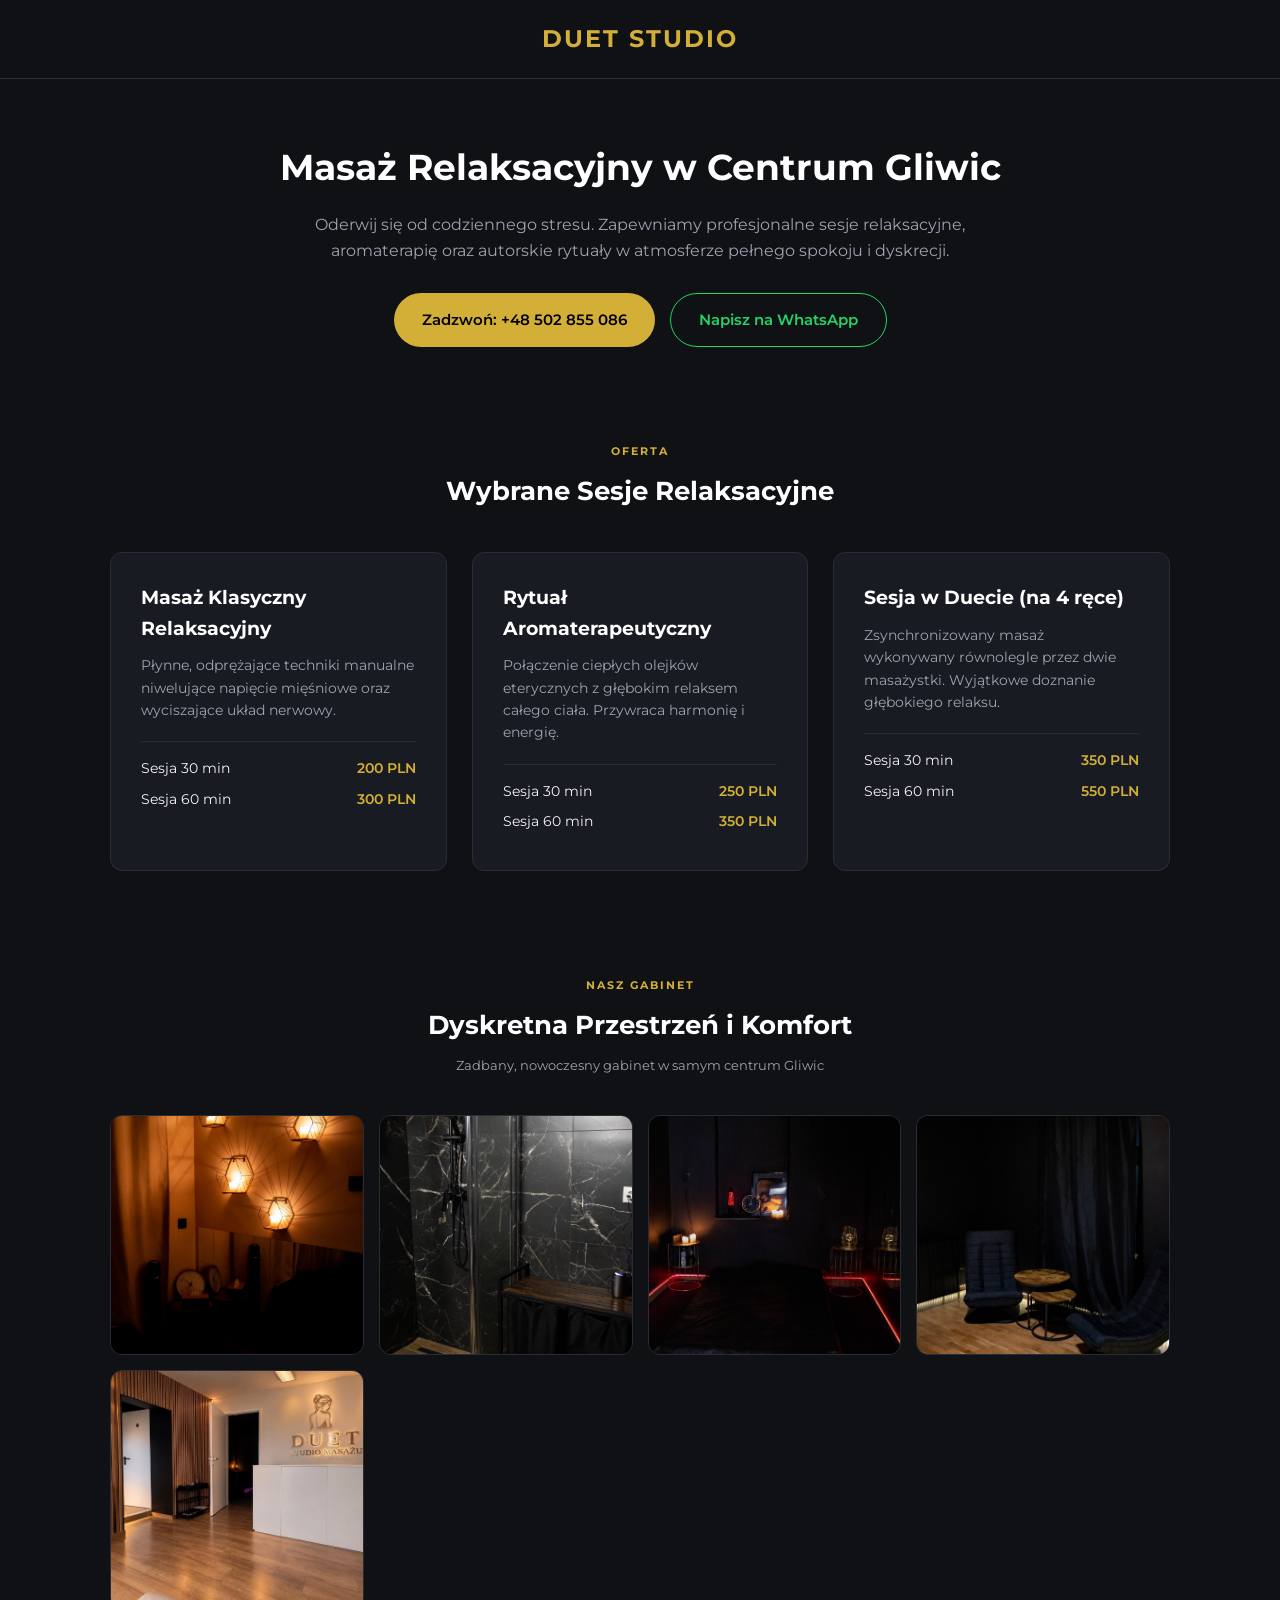
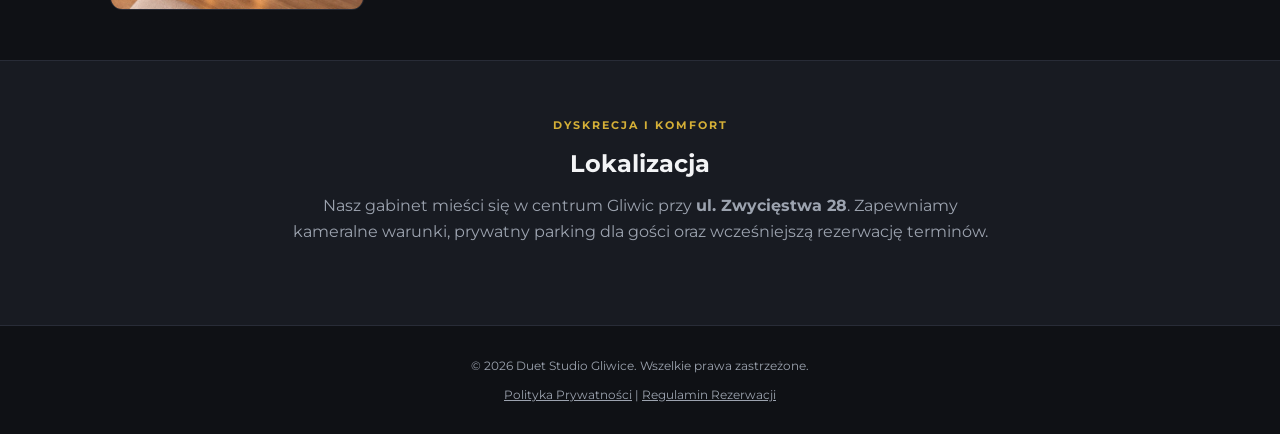
==== commit 6c1f2c38: "Add files via upload" ====
--- a/index.html
+++ b/index.html
@@ -193,14 +193,14 @@
             color: var(--gold);
         }
 
-        /* Стили галереи на 6 фото */
+        /* Сетка для 5 фото */
         .section-gallery {
             padding: 50px 0;
         }
 
         .gallery-grid {
             display: grid;
-            grid-template-columns: repeat(auto-fit, minmax(280px, 1fr));
+            grid-template-columns: repeat(auto-fit, minmax(240px, 1fr));
             gap: 15px;
             margin-top: 25px;
         }
@@ -329,7 +329,6 @@
                     <div class="gallery-card"><img src="img/gallery-3.jpg" alt="Prywatna strefa prysznicowa" loading="lazy"></div>
                     <div class="gallery-card"><img src="img/gallery-4.jpg" alt="Strefa relaksu i odpoczynku" loading="lazy"></div>
                     <div class="gallery-card"><img src="img/gallery-5.jpg" alt="Klimatyczne oświetlenie i świece" loading="lazy"></div>
-                    <div class="gallery-card"><img src="img/gallery-6.jpg" alt="Wnętrze salonu Duet" loading="lazy"></div>
                 </div>
             </div>
         </section>
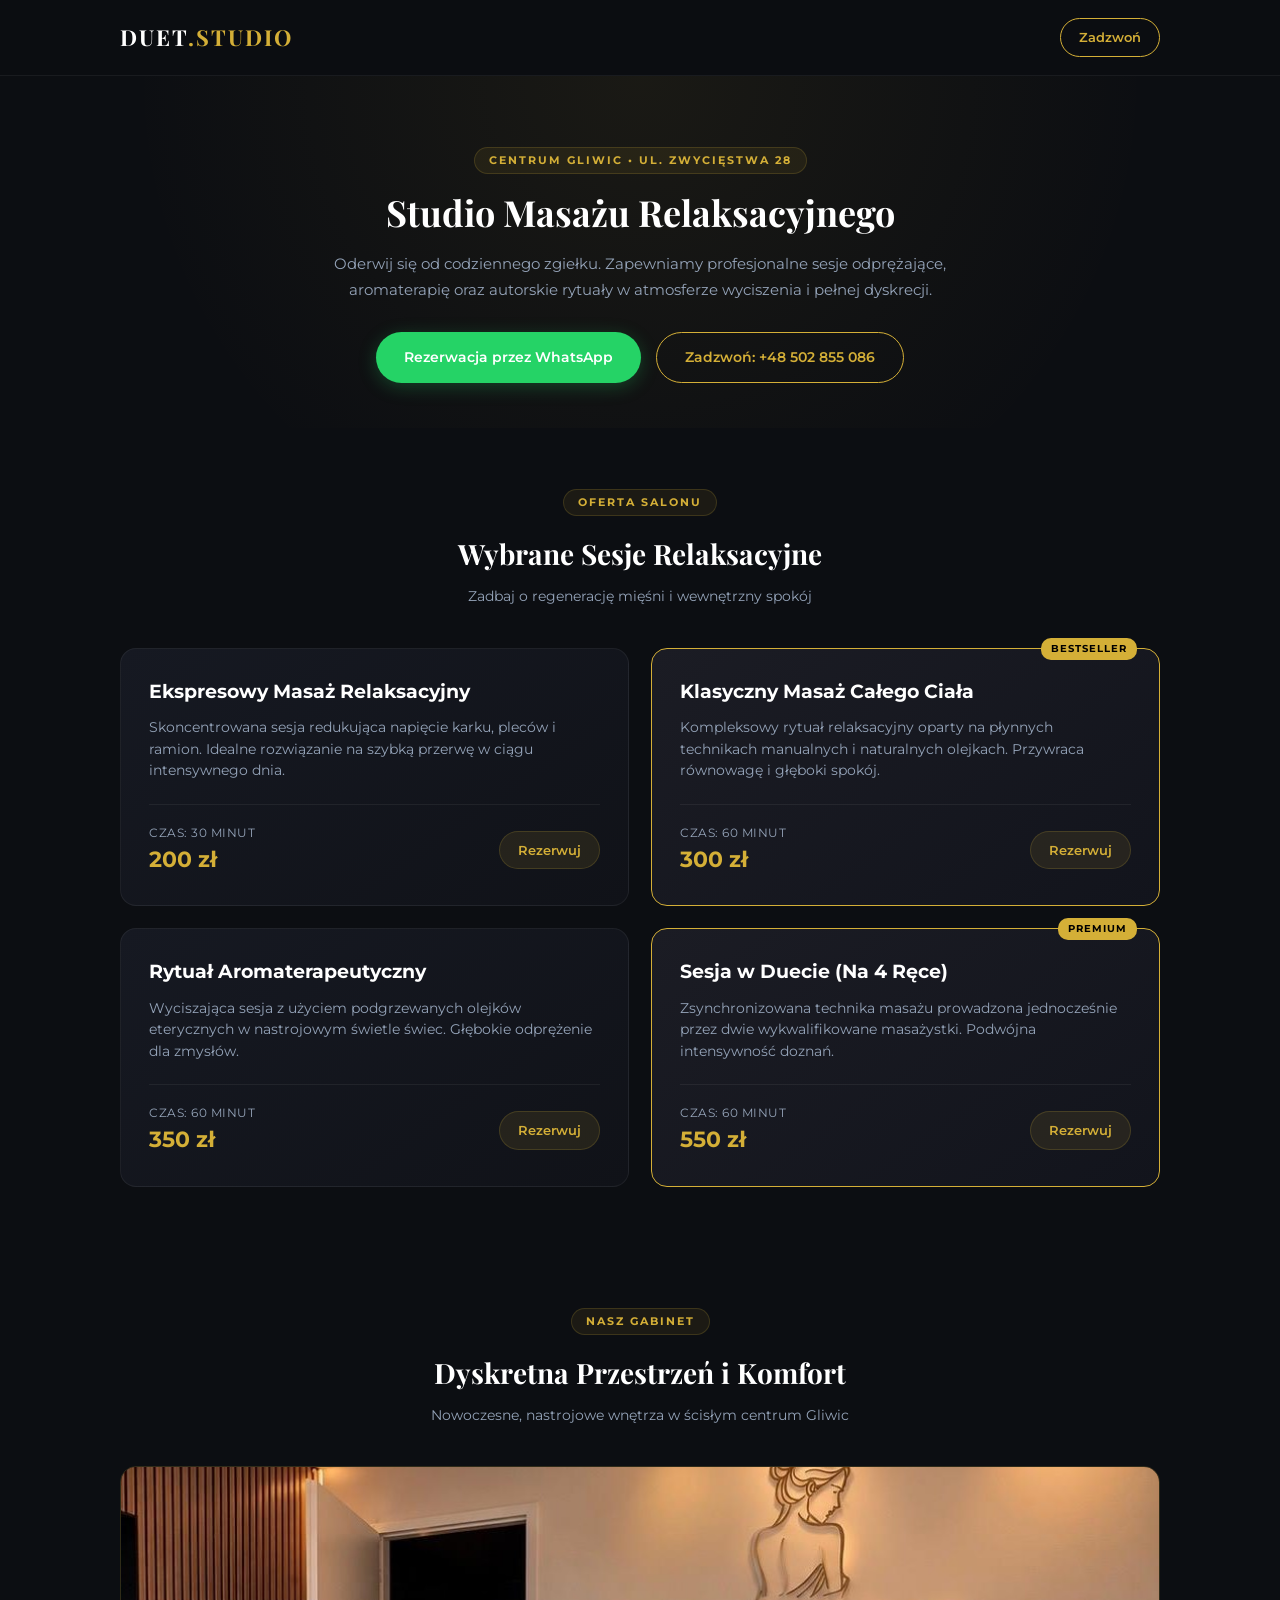
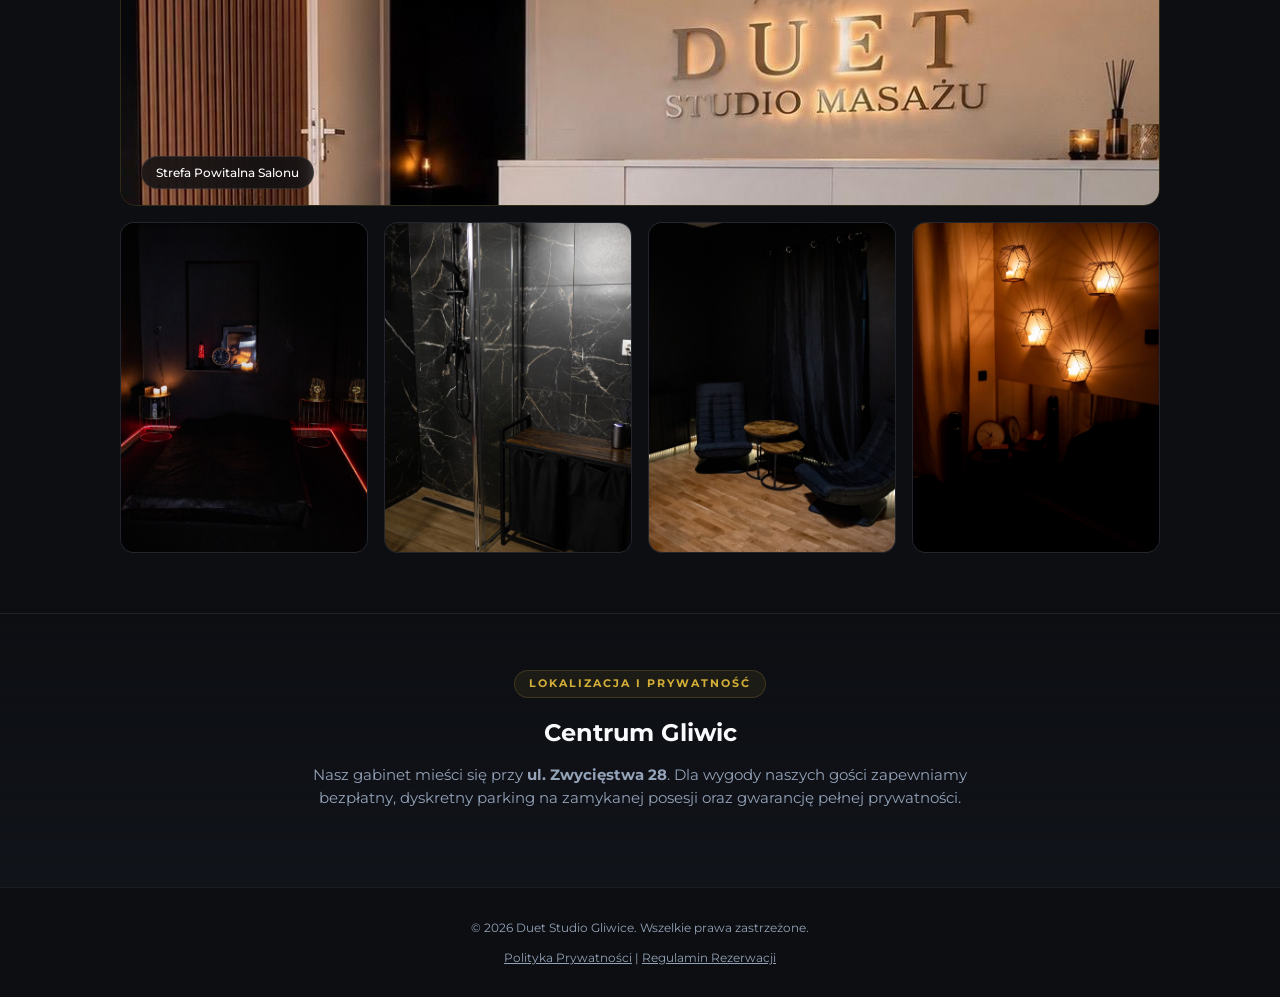
==== commit febccb0b: "Add files via upload" ====
--- a/index.html
+++ b/index.html
@@ -2,13 +2,12 @@
 <html lang="pl">
 <head>
     <script async src="https://www.googletagmanager.com/gtag/js?id=G-JQZBDTY1PG"></script>
-<script>
-  window.dataLayer = window.dataLayer || [];
-  function gtag(){dataLayer.push(arguments);}
-  gtag('js', new Date());
-
-  gtag('config', 'G-JQZBDTY1PG');
-</script>
+    <script>
+      window.dataLayer = window.dataLayer || [];
+      function gtag(){dataLayer.push(arguments);}
+      gtag('js', new Date());
+      gtag('config', 'G-JQZBDTY1PG');
+    </script>
 
     <meta charset="UTF-8">
     <meta name="viewport" content="width=device-width, initial-scale=1.0">
@@ -17,16 +16,18 @@
     <meta name="description" content="Profesjonalny salon masażu relaksacyjnego w Gliwicach przy ul. Zwycięstwa 28. Regeneracja, aromaterapia, wyciszenie. Zarezerwuj sesję.">
     <link rel="preconnect" href="https://fonts.googleapis.com">
     <link rel="preconnect" href="https://fonts.gstatic.com" crossorigin>
-    <link href="https://fonts.googleapis.com/css2?family=Montserrat:wght@400;500;600;700&display=swap" rel="stylesheet">
+    <link href="https://fonts.googleapis.com/css2?family=Montserrat:wght@400;500;600;700&family=Playfair+Display:wght@600;700&display=swap" rel="stylesheet">
     <style>
         :root {
-            --bg: #0f1115;
-            --card-bg: #181b22;
+            --bg: #0c0e12;
+            --card-bg: #14171f;
+            --card-hover: #1a1e29;
             --gold: #d4af37;
-            --gold-hover: #b89628;
-            --text-light: #f3f4f6;
-            --text-dim: #9ca3af;
-            --border: #282c37;
+            --gold-light: #f3e5ab;
+            --text-light: #f8fafc;
+            --text-dim: #94a3b8;
+            --border: rgba(212, 175, 55, 0.18);
+            --border-subtle: rgba(255, 255, 255, 0.06);
         }
 
         * {
@@ -40,98 +41,68 @@
             background-color: var(--bg);
             color: var(--text-light);
             line-height: 1.6;
+            -webkit-font-smoothing: antialiased;
         }
 
         .container {
             width: 100%;
-            max-width: 1100px;
+            max-width: 1080px;
             margin: 0 auto;
             padding: 0 20px;
         }
 
+        /* Шапка */
         header {
-            padding: 20px 0;
-            border-bottom: 1px solid var(--border);
-            text-align: center;
+            padding: 18px 0;
+            border-bottom: 1px solid var(--border-subtle);
+            background: rgba(12, 14, 18, 0.95);
+            backdrop-filter: blur(10px);
+            position: sticky;
+            top: 0;
+            z-index: 100;
+        }
+
+        .header-wrap {
+            display: flex;
+            justify-content: space-between;
+            align-items: center;
         }
 
         .logo {
-            font-size: 24px;
+            font-family: 'Playfair Display', serif;
+            font-size: 22px;
             font-weight: 700;
             letter-spacing: 2px;
+            color: #ffffff;
+            text-transform: uppercase;
+        }
+
+        .logo span {
             color: var(--gold);
-            text-transform: uppercase;
-        }
-
+        }
+
+        .header-btn {
+            background: transparent;
+            color: var(--gold);
+            border: 1px solid var(--gold);
+            padding: 8px 18px;
+            border-radius: 20px;
+            text-decoration: none;
+            font-size: 13px;
+            font-weight: 600;
+            transition: all 0.3s ease;
+        }
+
+        .header-btn:hover {
+            background: var(--gold);
+            color: #000;
+        }
+
+        /* Главный экран */
         .hero {
-            padding: 60px 0 40px;
+            padding: 70px 0 45px;
             text-align: center;
-        }
-
-        .hero h1 {
-            font-size: 36px;
-            font-weight: 700;
-            margin-bottom: 15px;
-            color: #ffffff;
-        }
-
-        .hero p {
-            font-size: 16px;
-            color: var(--text-dim);
-            max-width: 650px;
-            margin: 0 auto 30px;
-        }
-
-        .cta-buttons {
-            display: flex;
-            justify-content: center;
-            gap: 15px;
-            flex-wrap: wrap;
-        }
-
-        .btn {
-            display: inline-flex;
-            align-items: center;
-            justify-content: center;
-            padding: 14px 28px;
-            border-radius: 30px;
-            font-size: 15px;
-            font-weight: 600;
-            text-decoration: none;
-            transition: all 0.3s ease;
-        }
-
-        .btn-call {
-            background-color: var(--gold);
-            color: #000000;
-        }
-
-        .btn-call:hover {
-            background-color: var(--gold-hover);
-            transform: translateY(-2px);
-        }
-
-        .btn-wa {
-            background-color: transparent;
-            color: #25d366;
-            border: 1px solid #25d366;
-        }
-
-        .btn-wa:hover {
-            background-color: #25d366;
-            color: #ffffff;
-            transform: translateY(-2px);
-        }
-
-        .section-title {
-            text-align: center;
-            margin-bottom: 40px;
-        }
-
-        .section-title h2 {
-            font-size: 26px;
-            color: #ffffff;
-            margin-bottom: 8px;
+            background: radial-gradient(circle at top, rgba(212, 175, 55, 0.07) 0%, transparent 70%);
         }
 
         .badge-gold {
@@ -141,76 +112,250 @@
             letter-spacing: 2px;
             color: var(--gold);
             font-weight: 700;
-            margin-bottom: 10px;
-        }
-
+            padding: 4px 14px;
+            border-radius: 20px;
+            background: rgba(212, 175, 55, 0.08);
+            border: 1px solid var(--border);
+            margin-bottom: 16px;
+        }
+
+        .hero h1 {
+            font-family: 'Playfair Display', serif;
+            font-size: 36px;
+            line-height: 1.25;
+            margin-bottom: 16px;
+            color: #ffffff;
+        }
+
+        .hero p {
+            font-size: 15px;
+            color: var(--text-dim);
+            max-width: 620px;
+            margin: 0 auto 30px;
+            line-height: 1.7;
+        }
+
+        .cta-buttons {
+            display: flex;
+            justify-content: center;
+            gap: 15px;
+            flex-wrap: wrap;
+        }
+
+        .btn {
+            display: inline-flex;
+            align-items: center;
+            justify-content: center;
+            padding: 13px 28px;
+            border-radius: 30px;
+            font-size: 14px;
+            font-weight: 600;
+            text-decoration: none;
+            transition: all 0.3s ease;
+        }
+
+        .btn-wa {
+            background-color: #25d366;
+            color: #ffffff;
+            box-shadow: 0 4px 18px rgba(37, 211, 102, 0.25);
+        }
+
+        .btn-wa:hover {
+            transform: translateY(-2px);
+            box-shadow: 0 6px 22px rgba(37, 211, 102, 0.35);
+        }
+
+        .btn-call {
+            background-color: transparent;
+            color: var(--gold);
+            border: 1px solid var(--gold);
+        }
+
+        .btn-call:hover {
+            background-color: var(--gold);
+            color: #000000;
+            transform: translateY(-2px);
+        }
+
+        /* Заголовки секций */
+        .section-title {
+            text-align: center;
+            margin-bottom: 40px;
+        }
+
+        .section-title h2 {
+            font-family: 'Playfair Display', serif;
+            font-size: 28px;
+            color: #ffffff;
+            margin-bottom: 8px;
+        }
+
+        .section-title p {
+            color: var(--text-dim);
+            font-size: 14px;
+        }
+
+        /* Премиум карточки услуг */
         .services {
-            padding: 50px 0;
-        }
-
-        .grid {
+            padding: 60px 0;
+        }
+
+        .services-grid {
             display: grid;
-            grid-template-columns: repeat(auto-fit, minmax(300px, 1fr));
-            gap: 25px;
+            grid-template-columns: repeat(2, 1fr);
+            gap: 22px;
         }
 
         .card {
-            background-color: var(--card-bg);
-            border: 1px solid var(--border);
-            border-radius: 12px;
-            padding: 30px;
-            text-align: left;
+            background: linear-gradient(145deg, #161922 0%, #101218 100%);
+            border: 1px solid var(--border-subtle);
+            border-radius: 16px;
+            padding: 28px;
+            display: flex;
+            flex-direction: column;
+            justify-content: space-between;
             position: relative;
-        }
-
-        .card h3 {
+            transition: all 0.3s ease;
+        }
+
+        .card:hover {
+            border-color: var(--gold);
+            transform: translateY(-3px);
+            box-shadow: 0 12px 30px rgba(0, 0, 0, 0.4);
+        }
+
+        .card.featured {
+            border-color: var(--gold);
+            background: linear-gradient(145deg, #1b1c24 0%, #12141c 100%);
+        }
+
+        .badge-card {
+            position: absolute;
+            top: -11px;
+            right: 22px;
+            background: var(--gold);
+            color: #000;
+            font-size: 10px;
+            font-weight: 700;
+            padding: 3px 10px;
+            border-radius: 10px;
+            letter-spacing: 1px;
+            text-transform: uppercase;
+        }
+
+        .card-top h3 {
             font-size: 19px;
             margin-bottom: 10px;
             color: #ffffff;
         }
 
-        .card p {
+        .card-top p {
             color: var(--text-dim);
-            font-size: 14px;
-            margin-bottom: 20px;
-        }
-
-        .price-list {
-            list-style: none;
-            border-top: 1px solid var(--border);
-            padding-top: 15px;
-        }
-
-        .price-list li {
+            font-size: 13.5px;
+            line-height: 1.6;
+            margin-bottom: 22px;
+        }
+
+        .card-bottom {
+            border-top: 1px solid var(--border-subtle);
+            padding-top: 18px;
             display: flex;
             justify-content: space-between;
-            font-size: 14px;
-            margin-bottom: 8px;
-        }
-
-        .price-list li span:last-child {
+            align-items: center;
+        }
+
+        .price-box .time {
+            display: block;
+            font-size: 12px;
+            color: var(--text-dim);
+            text-transform: uppercase;
+            letter-spacing: 0.5px;
+        }
+
+        .price-box .price {
+            font-size: 22px;
+            font-weight: 700;
+            color: var(--gold);
+        }
+
+        .btn-card-book {
+            background: rgba(212, 175, 55, 0.1);
+            color: var(--gold);
+            border: 1px solid var(--border);
+            padding: 8px 18px;
+            border-radius: 20px;
+            font-size: 13px;
             font-weight: 600;
-            color: var(--gold);
-        }
-
-        /* Сетка для 5 фото */
+            text-decoration: none;
+            transition: all 0.25s ease;
+        }
+
+        .btn-card-book:hover {
+            background: var(--gold);
+            color: #000;
+        }
+
+        /* Премиум Галерея Интерьера */
         .section-gallery {
-            padding: 50px 0;
-        }
-
-        .gallery-grid {
-            display: grid;
-            grid-template-columns: repeat(auto-fit, minmax(240px, 1fr));
-            gap: 15px;
-            margin-top: 25px;
-        }
-
-        .gallery-card {
-            height: 240px;
-            border-radius: 12px;
+            padding: 60px 0;
+        }
+
+        .gallery-wrap {
+            display: flex;
+            flex-direction: column;
+            gap: 16px;
+        }
+
+        /* Верхнее широкое фото (Рецепция) */
+        .gallery-hero {
+            width: 100%;
+            height: 340px;
+            border-radius: 16px;
             overflow: hidden;
             border: 1px solid var(--border);
+            position: relative;
+        }
+
+        .gallery-hero img {
+            width: 100%;
+            height: 100%;
+            object-fit: cover;
+            display: block;
+            transition: transform 0.4s ease;
+        }
+
+        .gallery-hero:hover img {
+            transform: scale(1.02);
+        }
+
+        .gallery-caption {
+            position: absolute;
+            bottom: 16px;
+            left: 20px;
+            background: rgba(12, 14, 18, 0.8);
+            border: 1px solid rgba(255, 255, 255, 0.1);
+            padding: 6px 14px;
+            border-radius: 20px;
+            font-size: 12px;
+            font-weight: 500;
+            color: #fff;
+            backdrop-filter: blur(6px);
+        }
+
+        /* Нижний ряд: 4 вертикальных фото */
+        .gallery-subgrid {
+            display: grid;
+            grid-template-columns: repeat(4, 1fr);
+            gap: 16px;
+        }
+
+        .gallery-card {
+            border-radius: 14px;
+            overflow: hidden;
+            border: 1px solid var(--border-subtle);
             background: var(--card-bg);
+            aspect-ratio: 3 / 4; /* Сохраняет естественную вертикаль интерьера */
+            position: relative;
         }
 
         .gallery-card img {
@@ -218,23 +363,24 @@
             height: 100%;
             object-fit: cover;
             display: block;
-            transition: transform 0.3s ease;
+            transition: transform 0.4s ease;
         }
 
         .gallery-card:hover img {
-            transform: scale(1.03);
-        }
-
+            transform: scale(1.04);
+        }
+
+        /* Локация */
         .location {
-            padding: 50px 0 70px;
-            background-color: var(--card-bg);
-            border-top: 1px solid var(--border);
-            border-bottom: 1px solid var(--border);
+            padding: 55px 0 65px;
+            background: linear-gradient(180deg, transparent 0%, rgba(20, 23, 31, 0.6) 100%);
+            border-top: 1px solid var(--border-subtle);
             text-align: center;
         }
 
         footer {
             padding: 30px 0;
+            border-top: 1px solid var(--border-subtle);
             text-align: center;
             font-size: 12px;
             color: var(--text-dim);
@@ -245,16 +391,42 @@
             text-decoration: underline;
         }
 
-        @media (max-width: 600px) {
-            .hero h1 { font-size: 28px; }
+        /* Адаптив под смартфоны */
+        @media (max-width: 768px) {
+            .hero h1 { font-size: 27px; }
             .cta-buttons { flex-direction: column; }
             .btn { width: 100%; }
-            .gallery-grid {
-                grid-template-columns: repeat(auto-fit, minmax(140px, 1fr));
-                gap: 10px;
-            }
+
+            .services-grid {
+                grid-template-columns: 1fr;
+                gap: 16px;
+            }
+
+            .gallery-hero {
+                height: 220px;
+            }
+
+            /* Слайдер на телефонах для 4 фото комнат */
+            .gallery-subgrid {
+                display: flex;
+                overflow-x: auto;
+                scroll-snap-type: x mandatory;
+                gap: 12px;
+                padding-bottom: 10px;
+                margin-left: -20px;
+                margin-right: -20px;
+                padding-left: 20px;
+                padding-right: 20px;
+                -webkit-overflow-scrolling: touch;
+            }
+
+            .gallery-subgrid::-webkit-scrollbar {
+                display: none;
+            }
+
             .gallery-card {
-                height: 160px;
+                flex: 0 0 65%;
+                scroll-snap-align: center;
             }
         }
     </style>
@@ -262,19 +434,21 @@
 <body>
 
     <header>
-        <div class="container">
-            <div class="logo">Duet Studio</div>
+        <div class="container header-wrap">
+            <div class="logo">DUET<span>.STUDIO</span></div>
+            <a href="tel:+48502855086" class="header-btn">Zadzwoń</a>
         </div>
     </header>
 
     <main>
         <section class="hero">
             <div class="container">
-                <h1>Masaż Relaksacyjny w Centrum Gliwic</h1>
-                <p>Oderwij się od codziennego stresu. Zapewniamy profesjonalne sesje relaksacyjne, aromaterapię oraz autorskie rytuały w atmosferze pełnego spokoju i dyskrecji.</p>
+                <span class="badge-gold">Centrum Gliwic • ul. Zwycięstwa 28</span>
+                <h1>Studio Masażu Relaksacyjnego</h1>
+                <p>Oderwij się od codziennego zgiełku. Zapewniamy profesjonalne sesje odprężające, aromaterapię oraz autorskie rytuały w atmosferze wyciszenia i pełnej dyskrecji.</p>
                 <div class="cta-buttons">
+                    <a href="https://wa.me/48502855086?text=Dzie%C5%84%20dobry,%20chcia%C5%82bym%20zarezerwowa%C4%87%20sesj%C4%99%20relaksacyjn%C4%85" class="btn btn-wa" target="_blank">Rezerwacja przez WhatsApp</a>
                     <a href="tel:+48502855086" class="btn btn-call">Zadzwoń: +48 502 855 086</a>
-                    <a href="https://wa.me/48502855086" class="btn btn-wa" target="_blank">Napisz na WhatsApp</a>
                 </div>
             </div>
         </section>
@@ -282,35 +456,67 @@
         <section class="services">
             <div class="container">
                 <div class="section-title">
-                    <span class="badge-gold">Oferta</span>
+                    <span class="badge-gold">Oferta Salonu</span>
                     <h2>Wybrane Sesje Relaksacyjne</h2>
+                    <p>Zadbaj o regenerację mięśni i wewnętrzny spokój</p>
                 </div>
-                <div class="grid">
+                <div class="services-grid">
                     <div class="card">
-                        <h3>Masaż Klasyczny Relaksacyjny</h3>
-                        <p>Płynne, odprężające techniki manualne niwelujące napięcie mięśniowe oraz wyciszające układ nerwowy.</p>
-                        <ul class="price-list">
-                            <li><span>Sesja 30 min</span> <span>200 PLN</span></li>
-                            <li><span>Sesja 60 min</span> <span>300 PLN</span></li>
-                        </ul>
+                        <div class="card-top">
+                            <h3>Ekspresowy Masaż Relaksacyjny</h3>
+                            <p>Skoncentrowana sesja redukująca napięcie karku, pleców i ramion. Idealne rozwiązanie na szybką przerwę w ciągu intensywnego dnia.</p>
+                        </div>
+                        <div class="card-bottom">
+                            <div class="price-box">
+                                <span class="time">Czas: 30 minut</span>
+                                <span class="price">200 zł</span>
+                            </div>
+                            <a href="https://wa.me/48502855086?text=Dzie%C5%84%20dobry,%20chcia%C5%82bym%20zarezerwowa%C4%87%20Masa%C5%BC%20Ekspresowy%20(30%20min)" class="btn-card-book" target="_blank">Rezerwuj</a>
+                        </div>
                     </div>
 
+                    <div class="card featured">
+                        <span class="badge-card">Bestseller</span>
+                        <div class="card-top">
+                            <h3>Klasyczny Masaż Całego Ciała</h3>
+                            <p>Kompleksowy rytuał relaksacyjny oparty na płynnych technikach manualnych i naturalnych olejkach. Przywraca równowagę i głęboki spokój.</p>
+                        </div>
+                        <div class="card-bottom">
+                            <div class="price-box">
+                                <span class="time">Czas: 60 minut</span>
+                                <span class="price">300 zł</span>
+                            </div>
+                            <a href="https://wa.me/48502855086?text=Dzie%C5%84%20dobry,%20chcia%C5%82bym%20zarezerwowa%C4%87%20Masa%C5%BC%20Klasyczny%20(60%20min)" class="btn-card-book" target="_blank">Rezerwuj</a>
+                        </div>
+                    </div>
+
                     <div class="card">
-                        <h3>Rytuał Aromaterapeutyczny</h3>
-                        <p>Połączenie ciepłych olejków eterycznych z głębokim relaksem całego ciała. Przywraca harmonię i energię.</p>
-                        <ul class="price-list">
-                            <li><span>Sesja 30 min</span> <span>250 PLN</span></li>
-                            <li><span>Sesja 60 min</span> <span>350 PLN</span></li>
-                        </ul>
+                        <div class="card-top">
+                            <h3>Rytuał Aromaterapeutyczny</h3>
+                            <p>Wyciszająca sesja z użyciem podgrzewanych olejków eterycznych w nastrojowym świetle świec. Głębokie odprężenie dla zmysłów.</p>
+                        </div>
+                        <div class="card-bottom">
+                            <div class="price-box">
+                                <span class="time">Czas: 60 minut</span>
+                                <span class="price">350 zł</span>
+                            </div>
+                            <a href="https://wa.me/48502855086?text=Dzie%C5%84%20dobry,%20chcia%C5%82bym%20zarezerwowa%C4%87%20Rytua%C5%82%20Aromaterapeutyczny%20(60%20min)" class="btn-card-book" target="_blank">Rezerwuj</a>
+                        </div>
                     </div>
 
-                    <div class="card">
-                        <h3>Sesja w Duecie (na 4 ręce)</h3>
-                        <p>Zsynchronizowany masaż wykonywany równolegle przez dwie masażystki. Wyjątkowe doznanie głębokiego relaksu.</p>
-                        <ul class="price-list">
-                            <li><span>Sesja 30 min</span> <span>350 PLN</span></li>
-                            <li><span>Sesja 60 min</span> <span>550 PLN</span></li>
-                        </ul>
+                    <div class="card featured">
+                        <span class="badge-card">Premium</span>
+                        <div class="card-top">
+                            <h3>Sesja w Duecie (Na 4 Ręce)</h3>
+                            <p>Zsynchronizowana technika masażu prowadzona jednocześnie przez dwie wykwalifikowane masażystki. Podwójna intensywność doznań.</p>
+                        </div>
+                        <div class="card-bottom">
+                            <div class="price-box">
+                                <span class="time">Czas: 60 minut</span>
+                                <span class="price">550 zł</span>
+                            </div>
+                            <a href="https://wa.me/48502855086?text=Dzie%C5%84%20dobry,%20chcia%C5%82bym%20zarezerwowa%C4%87%20Masa%C5%BC%20w%20Duecie%20(60%20min)" class="btn-card-book" target="_blank">Rezerwuj</a>
+                        </div>
                     </div>
                 </div>
             </div>
@@ -321,23 +527,29 @@
                 <div class="section-title">
                     <span class="badge-gold">Nasz Gabinet</span>
                     <h2>Dyskretna Przestrzeń i Komfort</h2>
-                    <p style="color: var(--text-dim); font-size: 13px; margin-top: 5px;">Zadbany, nowoczesny gabinet w samym centrum Gliwic</p>
+                    <p>Nowoczesne, nastrojowe wnętrza w ścisłym centrum Gliwic</p>
                 </div>
-                <div class="gallery-grid">
-                    <div class="gallery-card"><img src="img/gallery-1.jpg" alt="Recepcja i strefa powitalna" loading="lazy"></div>
-                    <div class="gallery-card"><img src="img/gallery-2.jpg" alt="Gabinet masażu" loading="lazy"></div>
-                    <div class="gallery-card"><img src="img/gallery-3.jpg" alt="Prywatna strefa prysznicowa" loading="lazy"></div>
-                    <div class="gallery-card"><img src="img/gallery-4.jpg" alt="Strefa relaksu i odpoczynku" loading="lazy"></div>
-                    <div class="gallery-card"><img src="img/gallery-5.jpg" alt="Klimatyczne oświetlenie i świece" loading="lazy"></div>
+                <div class="gallery-wrap">
+                    <div class="gallery-hero">
+                        <img src="img/gallery-1.jpg" alt="Recepcja Duet Studio Gliwice" loading="lazy">
+                        <div class="gallery-caption">Strefa Powitalna Salonu</div>
+                    </div>
+
+                    <div class="gallery-subgrid">
+                        <div class="gallery-card"><img src="img/gallery-2.jpg" alt="Gabinet masażu z nastrojowym światłem" loading="lazy"></div>
+                        <div class="gallery-card"><img src="img/gallery-3.jpg" alt="Prywatna strefa prysznicowa" loading="lazy"></div>
+                        <div class="gallery-card"><img src="img/gallery-4.jpg" alt="Strefa wypoczynku" loading="lazy"></div>
+                        <div class="gallery-card"><img src="img/gallery-5.jpg" alt="Klimatyczne oświetlenie i świece" loading="lazy"></div>
+                    </div>
                 </div>
             </div>
         </section>
 
         <section class="location">
             <div class="container">
-                <span class="badge-gold">Dyskrecja i Komfort</span>
-                <h2>Lokalizacja</h2>
-                <p style="color: var(--text-dim); max-width: 700px; margin: 10px auto;">Nasz gabinet mieści się w centrum Gliwic przy <strong>ul. Zwycięstwa 28</strong>. Zapewniamy kameralne warunki, prywatny parking dla gości oraz wcześniejszą rezerwację terminów.</p>
+                <span class="badge-gold">Lokalizacja i Prywatność</span>
+                <h2>Centrum Gliwic</h2>
+                <p style="color: var(--text-dim); max-width: 680px; margin: 12px auto; font-size: 14.5px;">Nasz gabinet mieści się przy <strong>ul. Zwycięstwa 28</strong>. Dla wygody naszych gości zapewniamy bezpłatny, dyskretny parking na zamykanej posesji oraz gwarancję pełnej prywatności.</p>
             </div>
         </section>
     </main>
@@ -352,31 +564,31 @@
     </footer>
 
     <script>
-  document.addEventListener('DOMContentLoaded', function () {
-    // Клик по номеру телефона
-    document.querySelectorAll('a[href^="tel:"]').forEach(function (btn) {
-      btn.addEventListener('click', function () {
-        if (typeof gtag === 'function') {
-          gtag('event', 'contact_call_click', {
-            event_category: 'Lead',
-            event_label: 'Phone Call Click'
+      document.addEventListener('DOMContentLoaded', function () {
+        // Трекинг кликов по звонку
+        document.querySelectorAll('a[href^="tel:"]').forEach(function (btn) {
+          btn.addEventListener('click', function () {
+            if (typeof gtag === 'function') {
+              gtag('event', 'contact_call_click', {
+                event_category: 'Lead',
+                event_label: 'Phone Call Click'
+              });
+            }
           });
-        }
+        });
+
+        // Трекинг кликов по WhatsApp
+        document.querySelectorAll('a[href*="wa.me"]').forEach(function (btn) {
+          btn.addEventListener('click', function () {
+            if (typeof gtag === 'function') {
+              gtag('event', 'contact_wa_click', {
+                event_category: 'Lead',
+                event_label: 'WhatsApp Click'
+              });
+            }
+          });
+        });
       });
-    });
-
-    // Клик по WhatsApp
-    document.querySelectorAll('a[href*="wa.me"]').forEach(function (btn) {
-      btn.addEventListener('click', function () {
-        if (typeof gtag === 'function') {
-          gtag('event', 'contact_wa_click', {
-            event_category: 'Lead',
-            event_label: 'WhatsApp Click'
-          });
-        }
-      });
-    });
-  });
-</script>
+    </script>
 </body>
 </html>
